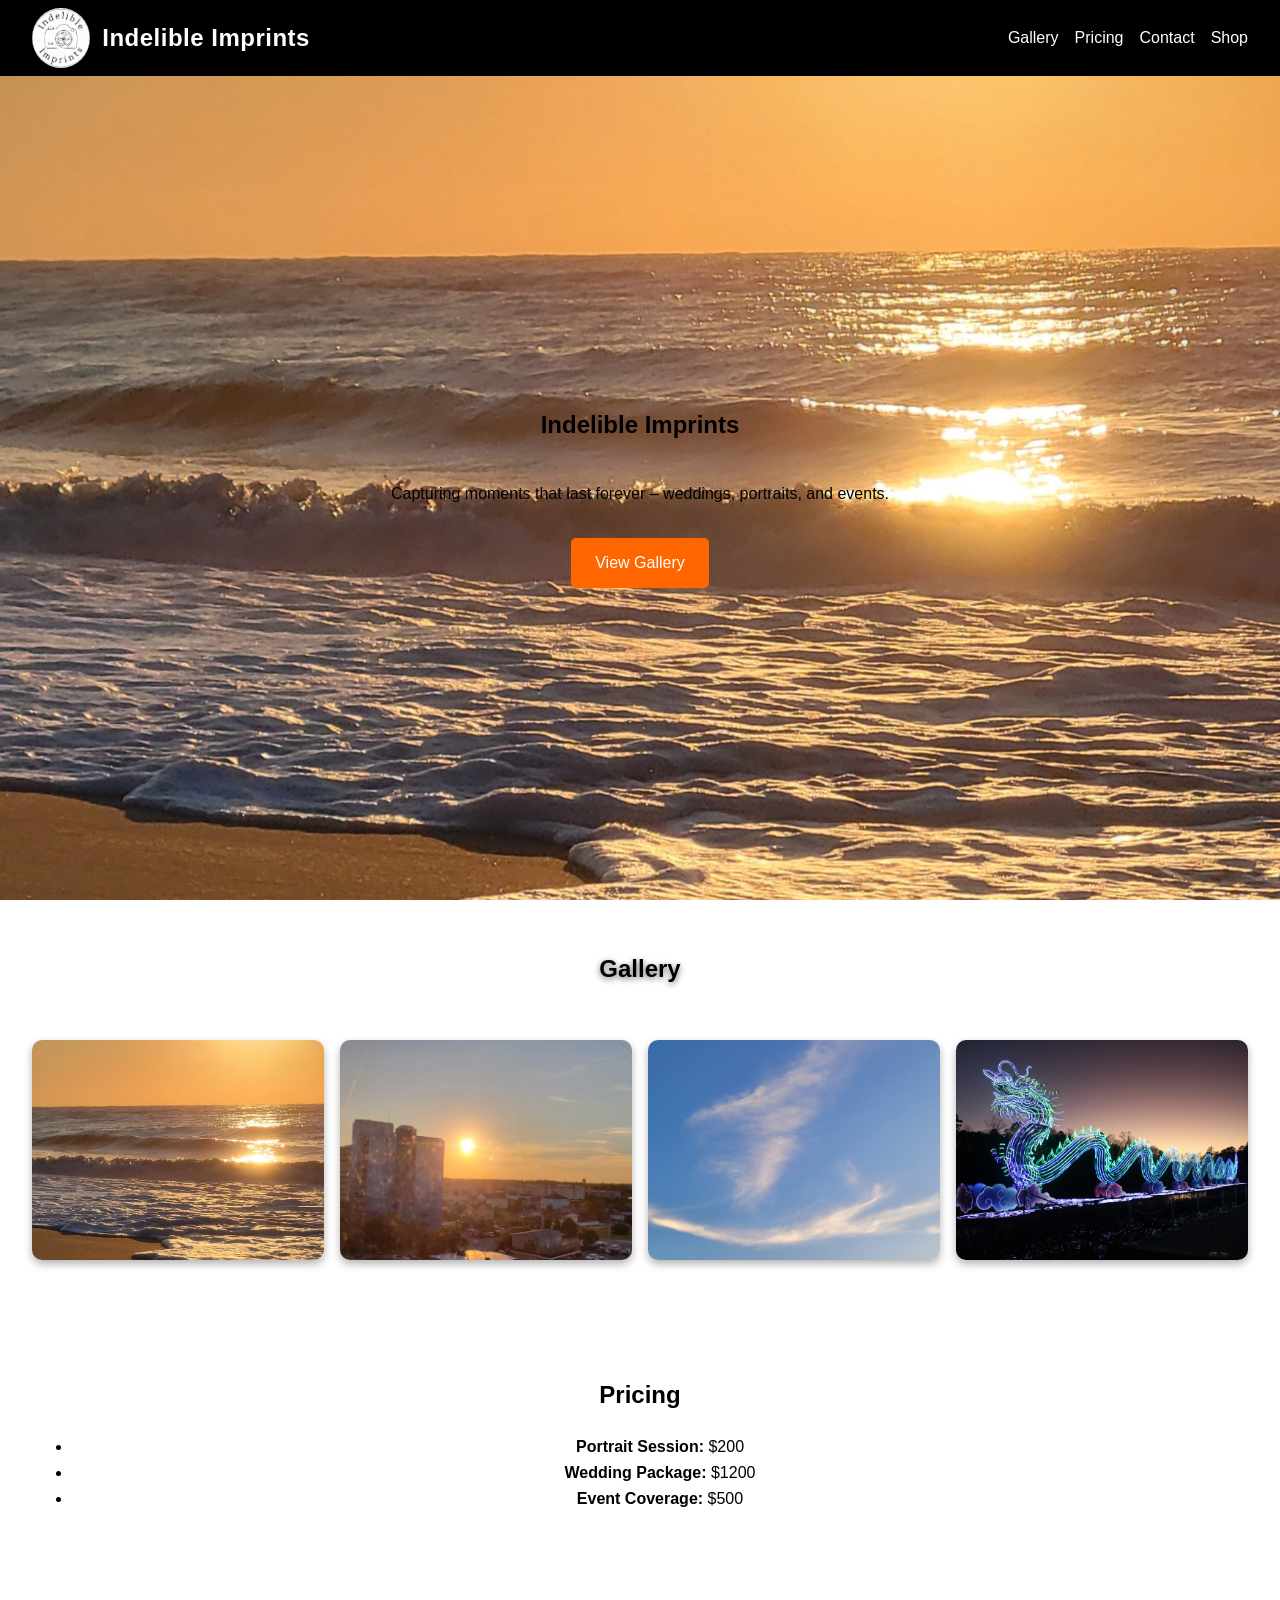
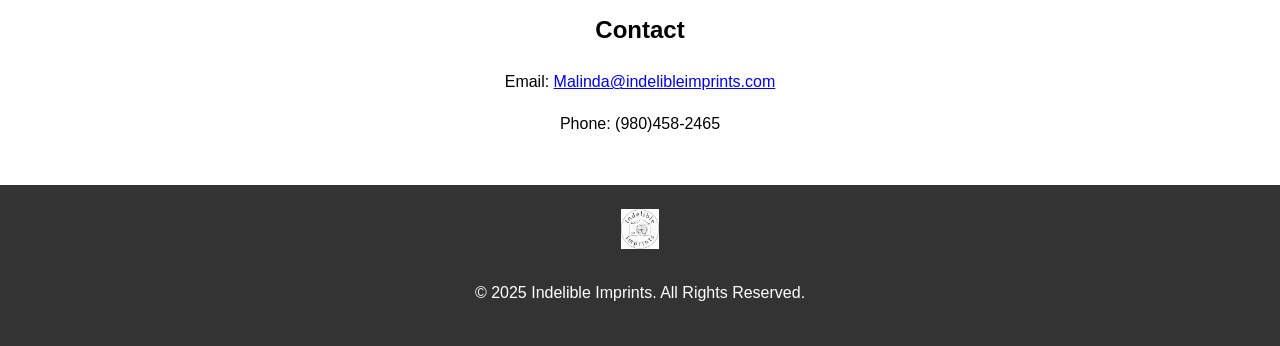
==== index.html @ 73afbc22 "Unify shop architecture: shared cart, shop hub, and cross-shop stream bar - Adds a resale/ shop for " ====
<!DOCTYPE html>
<html lang="en">
<head>
  <meta charset="UTF-8">
  <meta name="viewport" content="width=device-width, initial-scale=1.0">
  <title>Indelible Imprints</title>
  <link rel="stylesheet" href="style.css">
</head>
<body>
  <!-- Static Background (fixed, does not scroll) -->
  <div class="page-background"></div>

  <!-- Header -->
  <header>
    <nav>
      <a href="#" class="brand">
        <img src="images/logo.jpeg" alt="Indelible Imprints Logo" class="logo">
        <span class="brand-name">Indelible Imprints</span>
      </a>
      <ul>
        <li><a href="#gallery">Gallery</a></li>
        <li><a href="#pricing">Pricing</a></li>
        <li><a href="#contact">Contact</a></li>
        <li><a href="shop.html">Shop</a></li>
      </ul>
    </nav>
  </header>

  <!-- Hero Section with Sunset Background -->
  <section class="hero">
    <h2>Indelible Imprints</h2>
    <p>Capturing moments that last forever – weddings, portraits, and events.</p>
    <a href="#gallery" class="btn">View Gallery</a>
  </section>

  <!-- Gallery Section -->
  <section id="gallery" class="gallery">
    <h2>Gallery</h2>
    <div class="grid">
      <img src="images/photo1.jpg" alt="Ocean waves at sunset">
      <img src="images/photo2.jpg" alt="Aerial sunset view">
      <img src="images/photo3.jpg" alt="City sunset">
      <img src="images/photo4.jpg" alt="Illuminated dragon lantern sculpture at dusk">
    </div>
  </section>

  <!-- Pricing Section -->
  <section id="pricing" class="pricing">
    <h2>Pricing</h2>
    <ul>
      <li><strong>Portrait Session:</strong> $200</li>
      <li><strong>Wedding Package:</strong> $1200</li>
      <li><strong>Event Coverage:</strong> $500</li>
    </ul>
  </section>

  <!-- Contact Section -->
  <section id="contact" class="contact">
    <h2>Contact</h2>
    <p>Email: <a href="mailto:vetvisualstoryteller@gmail.com">Malinda@indelibleimprints.com</a></p>
    <p>Phone: (980)458-2465</p>
  </section>

  <!-- Footer -->
  <footer>
    <img src="images/logo.jpeg" alt="Indelible Imprints Logo" class="footer-logo">
    <p>&copy; 2025 Indelible Imprints. All Rights Reserved.</p>
  </footer>
</body>
</html>
---- style.css ----
body {
  margin: 0;
  font-family: 'Arial', sans-serif;
  line-height: 1.6;
}

/* Static Background: fixed behind everything, never scrolls */
.page-background {
  position: fixed;
  top: 0;
  left: 0;
  width: 100%;
  height: 100%;
  background: #000 url('images/photo1.jpg') no-repeat center/cover;
  z-index: -1;
}

/* Header */
header {
  background: #000;
  color: #fff;
  padding: 0.5rem 2rem;
  position: sticky;
  top: 0;
  z-index: 10;
}

nav {
  display: flex;
  justify-content: space-between;
  align-items: center;
}

.brand {
  display: flex;
  align-items: center;
  gap: 0.75rem;
  text-decoration: none;
  color: white;
}

.brand-name {
  font-size: 1.5rem;
  font-weight: bold;
  letter-spacing: 0.5px;
}

.logo {
  height: 60px;
  width: auto;
  border-radius: 50%;
}

nav ul {
  list-style: none;
  display: flex;
  gap: 1rem;
  margin: 0;
  padding: 0;
}

nav a {
  color: white;
  text-decoration: none;
}

/* Hero Section */
.hero {
  text-align: center;
  padding: 6rem 2rem;
  color: black;
  min-height: 70vh;
  display: flex;
  flex-direction: column;
  justify-content: center;
  align-items: center;
}

.hero .btn {
  display: inline-block;
  margin-top: 1rem;
  padding: 0.75rem 1.5rem;
  background: #ff6600;
  color: white;
  text-decoration: none;
  border-radius: 5px;
}

/* Gallery */
.gallery {
  background: transparent;
  padding: 2rem 0;
}

.gallery h2 {
  text-align: center;
  text-shadow: 0px 2px 6px rgba(0, 0, 0, 0.6);
}

.gallery .grid {
  display: grid;
  grid-template-columns: repeat(auto-fill, minmax(250px, 1fr));
  gap: 1rem;
  padding: 2rem;
}

.gallery img {
  width: 100%;
  height: 220px;
  object-fit: cover;
  border-radius: 10px;
  box-shadow: 0px 4px 8px rgba(0,0,0,0.3);
}

/* Pricing + Contact */
.pricing, .contact {
  background: #fff;
  padding: 2rem;
  text-align: center;
}

/* Footer */
footer {
  background: #333;
  color: white;
  text-align: center;
  padding: 1.5rem 1rem;
}

.footer-logo {
  height: 40px;
  margin-bottom: 0.5rem;
}
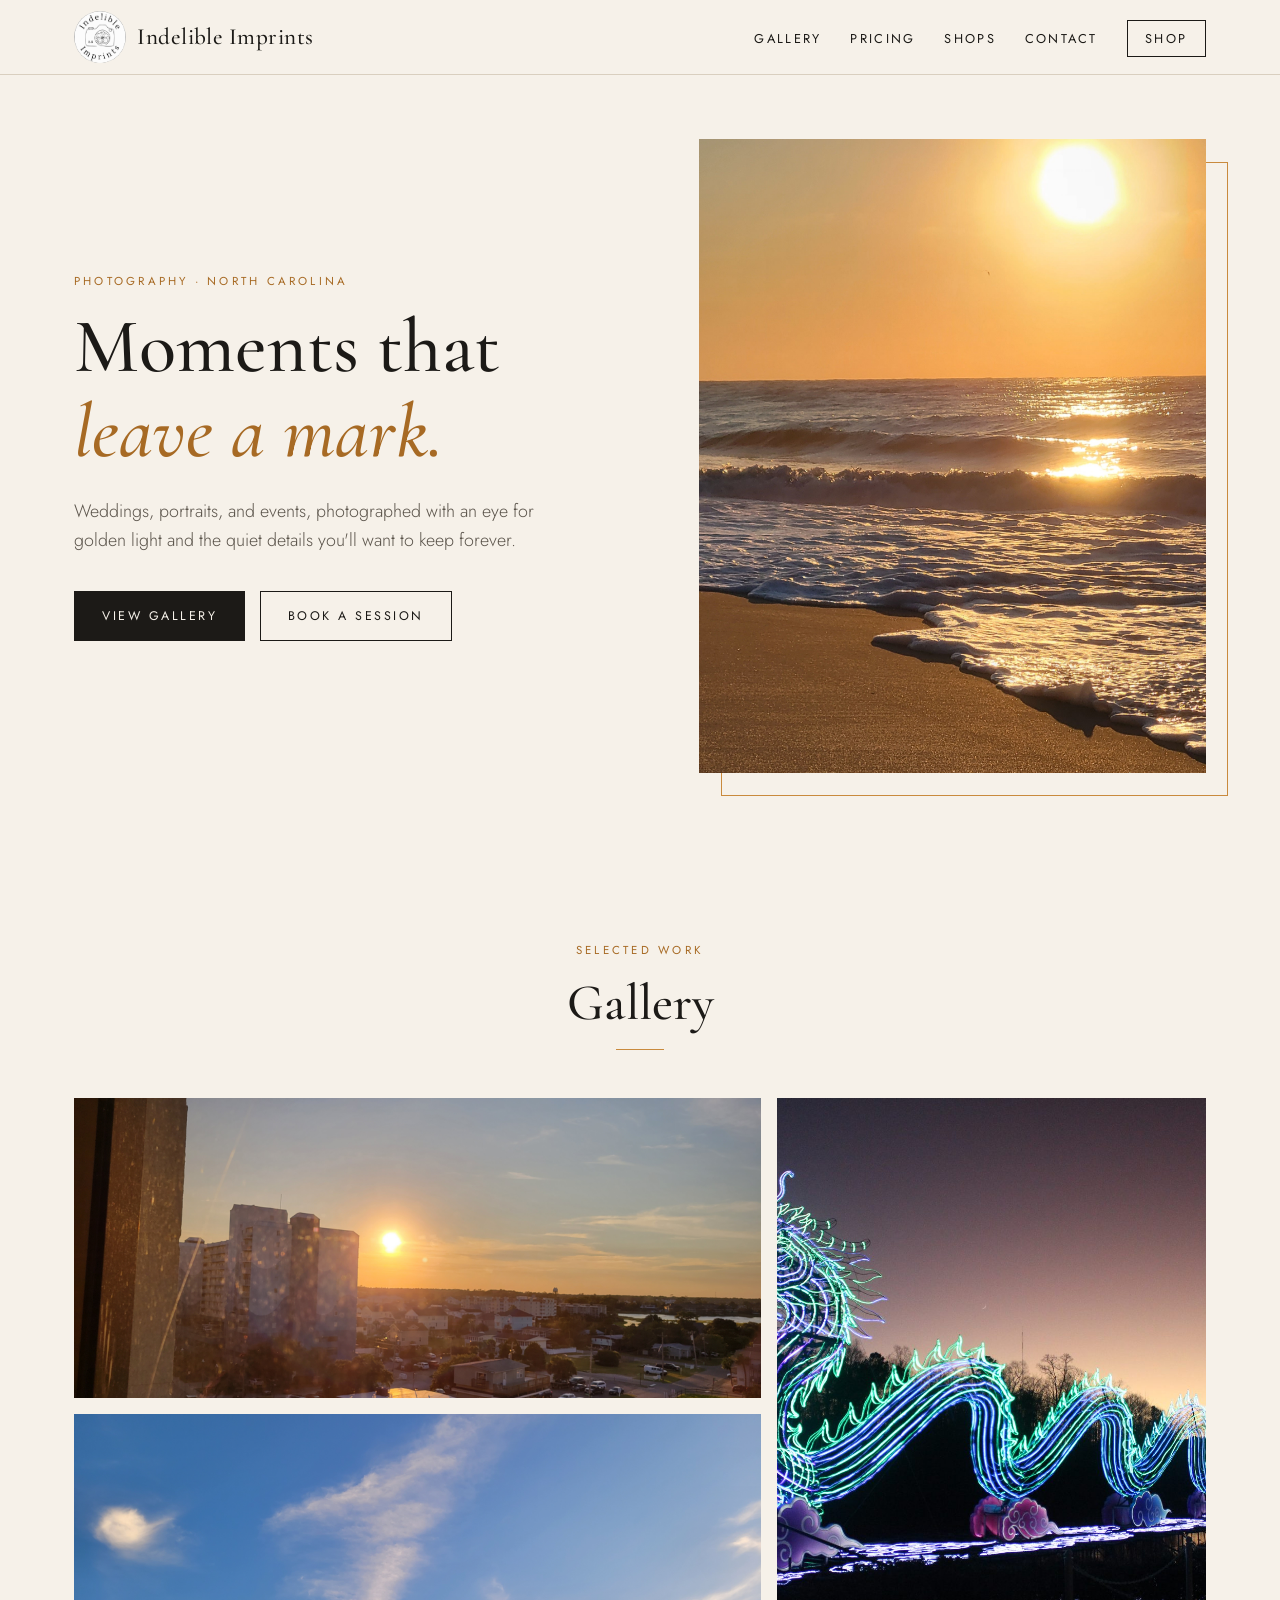
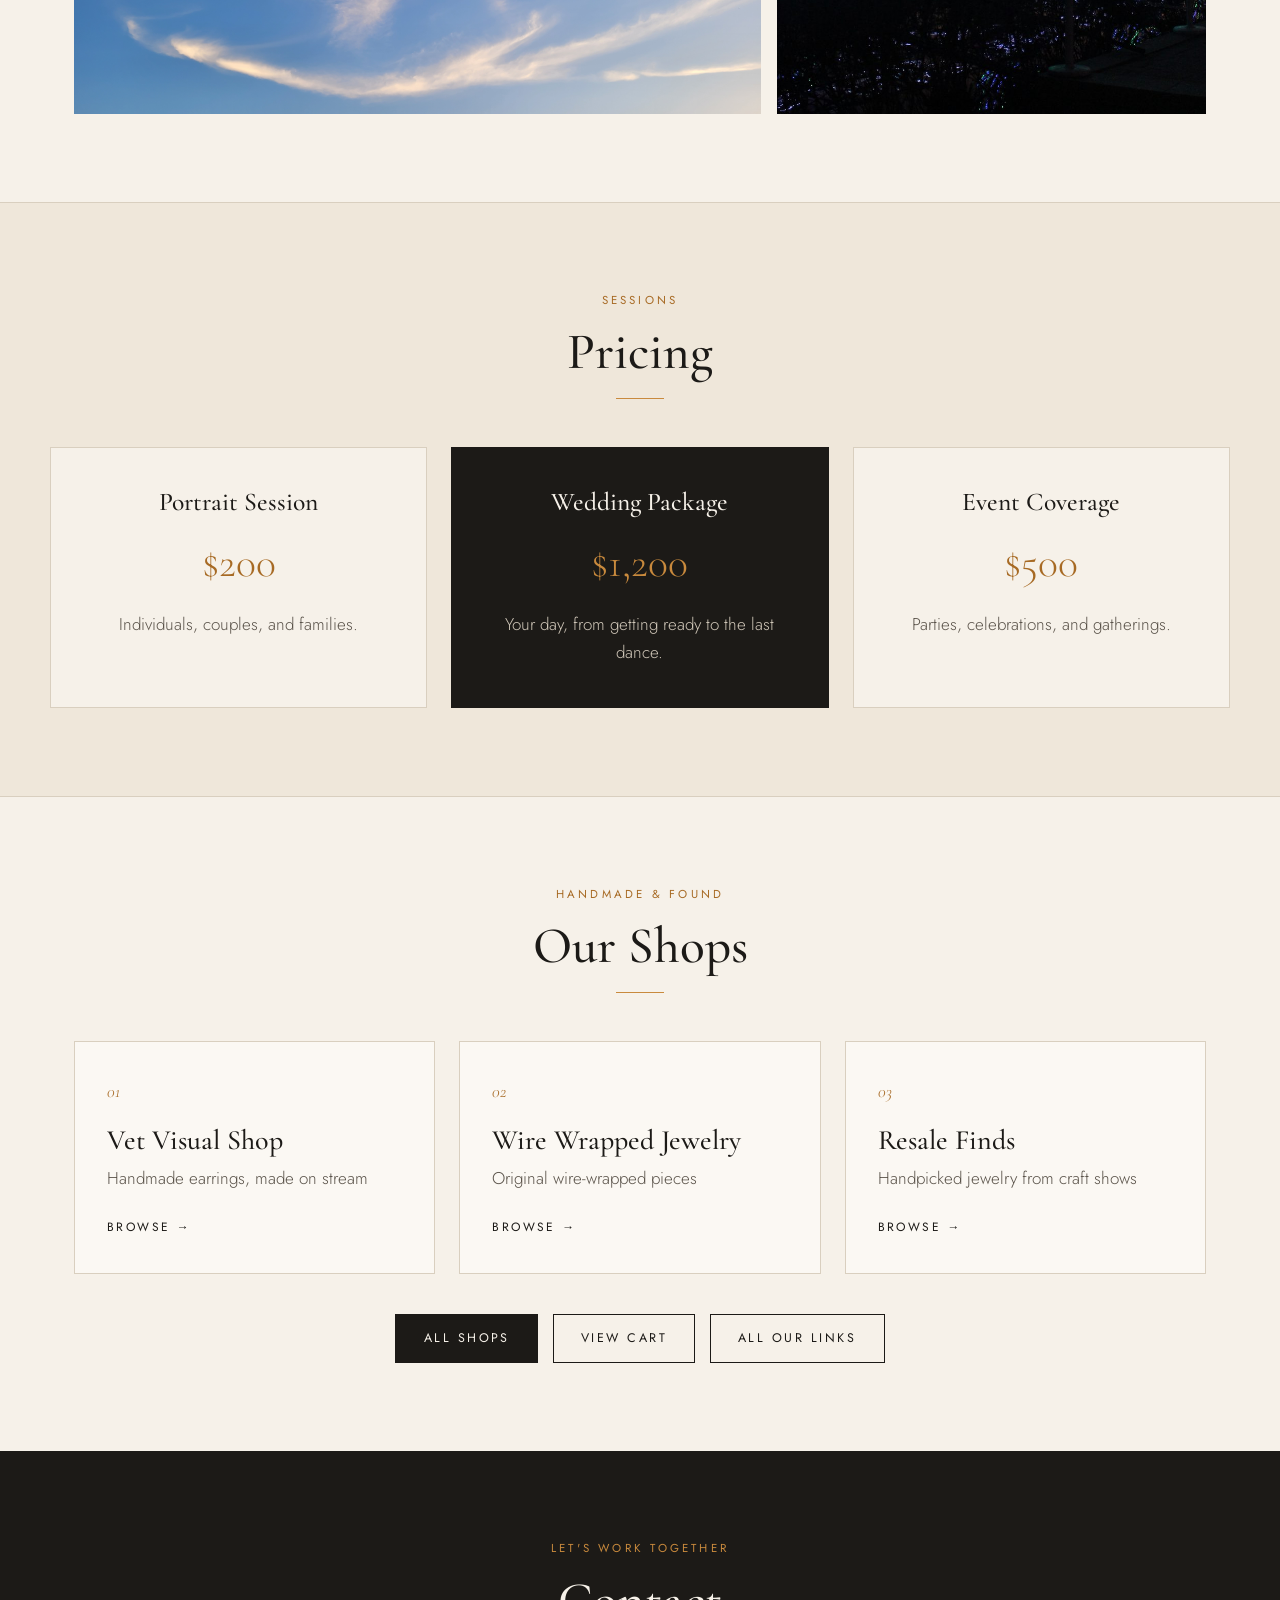
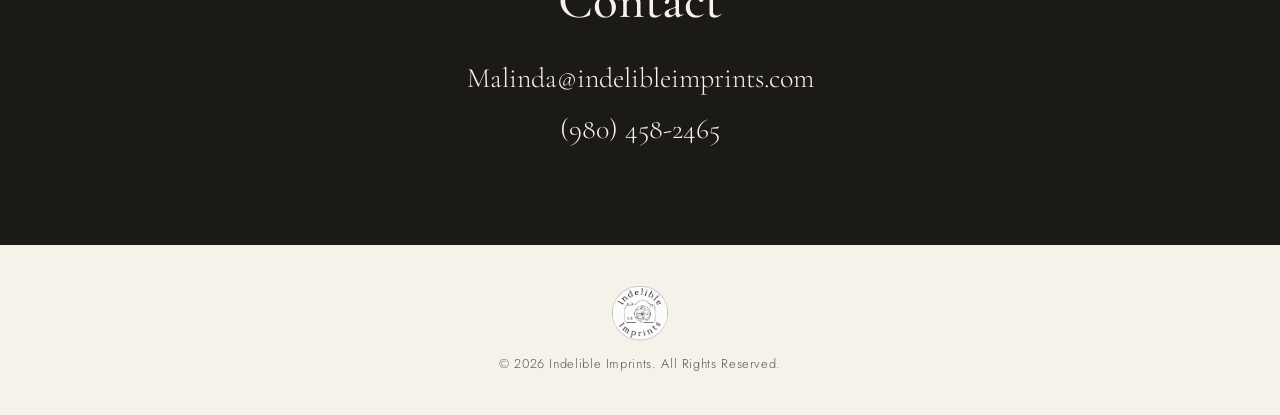
==== commit 6fa5b00a: "Redesign main page: warm editorial look, shop links section Co-Authored-By: Claude Opus 5.5 <noreply" ====
--- a/index.html
+++ b/index.html
@@ -1,73 +1,140 @@
-<!DOCTYPE html>
-<html lang="en">
-<head>
-  <meta charset="UTF-8">
-  <meta name="viewport" content="width=device-width, initial-scale=1.0">
-  <title>Indelible Imprints</title>
-  <link rel="stylesheet" href="style.css">
-</head>
-<body>
-  <!-- Static Background (fixed, does not scroll) -->
-  <div class="page-background"></div>
-
-  <!-- Header -->
-  <header>
-    <nav>
-      <a href="#" class="brand">
-        <img src="images/logo.jpeg" alt="Indelible Imprints Logo" class="logo">
-        <span class="brand-name">Indelible Imprints</span>
-      </a>
-      <ul>
-        <li><a href="#gallery">Gallery</a></li>
-        <li><a href="#pricing">Pricing</a></li>
-        <li><a href="#contact">Contact</a></li>
-        <li><a href="shop.html">Shop</a></li>
-      </ul>
-    </nav>
-  </header>
-
-  <!-- Hero Section with Sunset Background -->
-  <section class="hero">
-    <h2>Indelible Imprints</h2>
-    <p>Capturing moments that last forever – weddings, portraits, and events.</p>
-    <a href="#gallery" class="btn">View Gallery</a>
-  </section>
-
-  <!-- Gallery Section -->
-  <section id="gallery" class="gallery">
-    <h2>Gallery</h2>
-    <div class="grid">
-      <img src="images/photo1.jpg" alt="Ocean waves at sunset">
-      <img src="images/photo2.jpg" alt="Aerial sunset view">
-      <img src="images/photo3.jpg" alt="City sunset">
-      <img src="images/photo4.jpg" alt="Illuminated dragon lantern sculpture at dusk">
-    </div>
-  </section>
-
-  <!-- Pricing Section -->
-  <section id="pricing" class="pricing">
-    <h2>Pricing</h2>
-    <ul>
-      <li><strong>Portrait Session:</strong> $200</li>
-      <li><strong>Wedding Package:</strong> $1200</li>
-      <li><strong>Event Coverage:</strong> $500</li>
-    </ul>
-  </section>
-
-  <!-- Contact Section -->
-  <section id="contact" class="contact">
-    <h2>Contact</h2>
-    <p>Email: <a href="mailto:vetvisualstoryteller@gmail.com">Malinda@indelibleimprints.com</a></p>
-    <p>Phone: (980)458-2465</p>
-  </section>
-
-  <!-- Footer -->
-  <footer>
-    <img src="images/logo.jpeg" alt="Indelible Imprints Logo" class="footer-logo">
-    <p>&copy; 2025 Indelible Imprints. All Rights Reserved.</p>
-  </footer>
-</body>
-</html>
-
-
-
+<!DOCTYPE html>
+<html lang="en">
+<head>
+  <meta charset="UTF-8">
+  <meta name="viewport" content="width=device-width, initial-scale=1.0">
+  <title>Indelible Imprints | Photography</title>
+  <meta name="description" content="Indelible Imprints photography: weddings, portraits, and events, plus handmade jewelry shops.">
+  <link rel="preconnect" href="https://fonts.googleapis.com">
+  <link rel="preconnect" href="https://fonts.gstatic.com" crossorigin>
+  <link href="https://fonts.googleapis.com/css2?family=Cormorant+Garamond:ital,wght@0,400;0,500;0,600;1,400;1,500&family=Jost:wght@300;400;500&display=swap" rel="stylesheet">
+  <link rel="stylesheet" href="style.css">
+</head>
+<body>
+
+  <!-- Header -->
+  <header class="site-header">
+    <nav class="nav">
+      <a href="#top" class="brand">
+        <img src="images/logo.jpeg" alt="Indelible Imprints logo" class="brand-logo">
+        <span class="brand-name">Indelible Imprints</span>
+      </a>
+      <ul class="nav-links">
+        <li><a href="#gallery">Gallery</a></li>
+        <li><a href="#pricing">Pricing</a></li>
+        <li><a href="#shops">Shops</a></li>
+        <li><a href="#contact">Contact</a></li>
+        <li><a href="shop.html" class="nav-cta">Shop</a></li>
+      </ul>
+    </nav>
+  </header>
+
+  <main id="top">
+
+    <!-- Hero -->
+    <section class="hero">
+      <div class="hero-text">
+        <p class="eyebrow">Photography &middot; North Carolina</p>
+        <h1>Moments that<br><em>leave a mark.</em></h1>
+        <p class="lede">Weddings, portraits, and events, photographed with an eye for golden light and the quiet details you'll want to keep forever.</p>
+        <div class="hero-actions">
+          <a href="#gallery" class="btn btn-dark">View Gallery</a>
+          <a href="#contact" class="btn btn-line">Book a Session</a>
+        </div>
+      </div>
+      <figure class="hero-photo">
+        <img src="images/photo1.jpg" alt="Ocean waves rolling onto the beach at sunset">
+      </figure>
+    </section>
+
+    <!-- Gallery -->
+    <section id="gallery" class="section gallery">
+      <div class="section-head">
+        <p class="eyebrow">Selected work</p>
+        <h2>Gallery</h2>
+      </div>
+      <div class="gallery-grid">
+        <figure class="g-wide"><img src="images/photo2.jpg" alt="Aerial view of the city at sunset" loading="lazy"></figure>
+        <figure class="g-tall"><img src="images/photo4.jpg" alt="Illuminated dragon lantern sculpture at dusk" loading="lazy"></figure>
+        <figure class="g-wide"><img src="images/photo3.jpg" alt="Wispy clouds across a blue sky" loading="lazy"></figure>
+      </div>
+    </section>
+
+    <!-- Pricing -->
+    <section id="pricing" class="section pricing">
+      <div class="section-head">
+        <p class="eyebrow">Sessions</p>
+        <h2>Pricing</h2>
+      </div>
+      <div class="price-grid">
+        <article class="price-card">
+          <h3>Portrait Session</h3>
+          <p class="price">$200</p>
+          <p>Individuals, couples, and families.</p>
+        </article>
+        <article class="price-card featured">
+          <h3>Wedding Package</h3>
+          <p class="price">$1,200</p>
+          <p>Your day, from getting ready to the last dance.</p>
+        </article>
+        <article class="price-card">
+          <h3>Event Coverage</h3>
+          <p class="price">$500</p>
+          <p>Parties, celebrations, and gatherings.</p>
+        </article>
+      </div>
+    </section>
+
+    <!-- Shops (links kept from the existing site) -->
+    <section id="shops" class="section shops">
+      <div class="section-head">
+        <p class="eyebrow">Handmade &amp; found</p>
+        <h2>Our Shops</h2>
+      </div>
+      <div class="shop-grid">
+        <a class="shop-card" href="vetvisualshop/index.html">
+          <span class="shop-num">01</span>
+          <h3>Vet Visual Shop</h3>
+          <p>Handmade earrings, made on stream</p>
+          <span class="shop-go">Browse &rarr;</span>
+        </a>
+        <a class="shop-card" href="wirewrapped/index.html">
+          <span class="shop-num">02</span>
+          <h3>Wire Wrapped Jewelry</h3>
+          <p>Original wire-wrapped pieces</p>
+          <span class="shop-go">Browse &rarr;</span>
+        </a>
+        <a class="shop-card" href="resale/index.html">
+          <span class="shop-num">03</span>
+          <h3>Resale Finds</h3>
+          <p>Handpicked jewelry from craft shows</p>
+          <span class="shop-go">Browse &rarr;</span>
+        </a>
+      </div>
+      <div class="shop-links">
+        <a href="shop.html" class="btn btn-dark">All Shops</a>
+        <a href="cart.html" class="btn btn-line">View Cart</a>
+        <a href="BEACONS_URL" class="btn btn-line" target="_blank" rel="noopener">All Our Links</a>
+      </div>
+    </section>
+
+    <!-- Contact -->
+    <section id="contact" class="section contact">
+      <div class="contact-inner">
+        <p class="eyebrow">Let's work together</p>
+        <h2>Contact</h2>
+        <p class="contact-line"><a href="mailto:vetvisualstoryteller@gmail.com">Malinda@indelibleimprints.com</a></p>
+        <p class="contact-line"><a href="tel:+19804582465">(980) 458-2465</a></p>
+      </div>
+    </section>
+
+  </main>
+
+  <!-- Footer -->
+  <footer class="site-footer">
+    <img src="images/logo.jpeg" alt="Indelible Imprints logo" class="footer-logo">
+    <p>&copy; 2026 Indelible Imprints. All Rights Reserved.</p>
+  </footer>
+
+</body>
+</html>
--- a/style.css
+++ b/style.css
@@ -1,138 +1,389 @@
-body {
-  margin: 0;
-  font-family: 'Arial', sans-serif;
-  line-height: 1.6;
-}
-
-/* Static Background: fixed behind everything, never scrolls */
-.page-background {
-  position: fixed;
-  top: 0;
-  left: 0;
-  width: 100%;
-  height: 100%;
-  background: #000 url('images/photo1.jpg') no-repeat center/cover;
-  z-index: -1;
-}
-
-/* Header */
-header {
-  background: #000;
-  color: #fff;
-  padding: 0.5rem 2rem;
-  position: sticky;
-  top: 0;
-  z-index: 10;
-}
-
-nav {
-  display: flex;
-  justify-content: space-between;
-  align-items: center;
-}
-
-.brand {
-  display: flex;
-  align-items: center;
-  gap: 0.75rem;
-  text-decoration: none;
-  color: white;
-}
-
-.brand-name {
-  font-size: 1.5rem;
-  font-weight: bold;
-  letter-spacing: 0.5px;
-}
-
-.logo {
-  height: 60px;
-  width: auto;
-  border-radius: 50%;
-}
-
-nav ul {
-  list-style: none;
-  display: flex;
-  gap: 1rem;
-  margin: 0;
-  padding: 0;
-}
-
-nav a {
-  color: white;
-  text-decoration: none;
-}
-
-/* Hero Section */
-.hero {
-  text-align: center;
-  padding: 6rem 2rem;
-  color: black;
-  min-height: 70vh;
-  display: flex;
-  flex-direction: column;
-  justify-content: center;
-  align-items: center;
-}
-
-.hero .btn {
-  display: inline-block;
-  margin-top: 1rem;
-  padding: 0.75rem 1.5rem;
-  background: #ff6600;
-  color: white;
-  text-decoration: none;
-  border-radius: 5px;
-}
-
-/* Gallery */
-.gallery {
-  background: transparent;
-  padding: 2rem 0;
-}
-
-.gallery h2 {
-  text-align: center;
-  text-shadow: 0px 2px 6px rgba(0, 0, 0, 0.6);
-}
-
-.gallery .grid {
-  display: grid;
-  grid-template-columns: repeat(auto-fill, minmax(250px, 1fr));
-  gap: 1rem;
-  padding: 2rem;
-}
-
-.gallery img {
-  width: 100%;
-  height: 220px;
-  object-fit: cover;
-  border-radius: 10px;
-  box-shadow: 0px 4px 8px rgba(0,0,0,0.3);
-}
-
-/* Pricing + Contact */
-.pricing, .contact {
-  background: #fff;
-  padding: 2rem;
-  text-align: center;
-}
-
-/* Footer */
-footer {
-  background: #333;
-  color: white;
-  text-align: center;
-  padding: 1.5rem 1rem;
-}
-
-.footer-logo {
-  height: 40px;
-  margin-bottom: 0.5rem;
-}
-
-
-
-
-
+/* Indelible Imprints — main page
+   Warm paper + ink, golden-hour accent pulled from the beach photo. */
+
+:root {
+  --paper: #f6f1e9;
+  --paper-2: #efe7da;
+  --ink: #1c1a17;
+  --ink-soft: #5b544b;
+  --line: #d9cfbf;
+  --gold: #c98a3d;
+  --gold-deep: #a76a24;
+  --serif: 'Cormorant Garamond', Georgia, serif;
+  --sans: 'Jost', 'Helvetica Neue', Arial, sans-serif;
+  --max: 1180px;
+}
+
+*, *::before, *::after { box-sizing: border-box; }
+
+html { scroll-behavior: smooth; scroll-padding-top: 84px; }
+
+body {
+  margin: 0;
+  background: var(--paper);
+  color: var(--ink);
+  font-family: var(--sans);
+  font-weight: 300;
+  font-size: 17px;
+  line-height: 1.65;
+  -webkit-font-smoothing: antialiased;
+}
+
+img { display: block; max-width: 100%; }
+a { color: inherit; }
+
+h1, h2, h3 {
+  font-family: var(--serif);
+  font-weight: 500;
+  line-height: 1.1;
+  margin: 0;
+}
+
+.eyebrow {
+  font-size: 0.72rem;
+  letter-spacing: 0.28em;
+  text-transform: uppercase;
+  color: var(--gold-deep);
+  margin: 0 0 0.9rem;
+  font-weight: 400;
+}
+
+/* ---------- Header ---------- */
+.site-header {
+  position: sticky;
+  top: 0;
+  z-index: 20;
+  background: rgba(246, 241, 233, 0.92);
+  backdrop-filter: blur(8px);
+  -webkit-backdrop-filter: blur(8px);
+  border-bottom: 1px solid var(--line);
+}
+
+.nav {
+  max-width: var(--max);
+  margin: 0 auto;
+  padding: 0.7rem 1.5rem;
+  display: flex;
+  align-items: center;
+  justify-content: space-between;
+  gap: 1rem;
+}
+
+.brand {
+  display: flex;
+  align-items: center;
+  gap: 0.7rem;
+  text-decoration: none;
+}
+
+.brand-logo {
+  width: 52px;
+  height: 52px;
+  border-radius: 50%;
+  object-fit: cover;
+}
+
+.brand-name {
+  font-family: var(--serif);
+  font-size: 1.45rem;
+  font-weight: 500;
+  letter-spacing: 0.02em;
+}
+
+.nav-links {
+  list-style: none;
+  display: flex;
+  align-items: center;
+  gap: 1.8rem;
+  margin: 0;
+  padding: 0;
+}
+
+.nav-links a {
+  text-decoration: none;
+  font-size: 0.8rem;
+  letter-spacing: 0.18em;
+  text-transform: uppercase;
+  font-weight: 400;
+  transition: color 0.2s;
+}
+
+.nav-links a:hover { color: var(--gold-deep); }
+
+.nav-links .nav-cta {
+  border: 1px solid var(--ink);
+  padding: 0.5rem 1.1rem;
+}
+
+.nav-links .nav-cta:hover {
+  background: var(--ink);
+  color: var(--paper);
+}
+
+/* ---------- Buttons ---------- */
+.btn {
+  display: inline-block;
+  padding: 0.85rem 1.7rem;
+  font-size: 0.78rem;
+  letter-spacing: 0.2em;
+  text-transform: uppercase;
+  text-decoration: none;
+  font-weight: 400;
+  border: 1px solid var(--ink);
+  transition: background 0.2s, color 0.2s, border-color 0.2s;
+}
+
+.btn-dark { background: var(--ink); color: var(--paper); }
+.btn-dark:hover { background: var(--gold-deep); border-color: var(--gold-deep); }
+.btn-line { background: transparent; color: var(--ink); }
+.btn-line:hover { background: var(--ink); color: var(--paper); }
+
+/* ---------- Hero ---------- */
+.hero {
+  max-width: var(--max);
+  margin: 0 auto;
+  padding: 4rem 1.5rem 5rem;
+  display: grid;
+  grid-template-columns: 1.05fr 0.95fr;
+  gap: 4rem;
+  align-items: center;
+}
+
+.hero h1 {
+  font-size: clamp(2.9rem, 6vw, 5.2rem);
+  margin-bottom: 1.4rem;
+}
+
+.hero h1 em {
+  font-style: italic;
+  color: var(--gold-deep);
+}
+
+.lede {
+  font-size: 1.12rem;
+  color: var(--ink-soft);
+  max-width: 30rem;
+  margin: 0 0 2.2rem;
+}
+
+.hero-actions { display: flex; flex-wrap: wrap; gap: 0.9rem; }
+
+.hero-photo {
+  margin: 0;
+  position: relative;
+}
+
+.hero-photo::before {
+  content: "";
+  position: absolute;
+  inset: 1.4rem -1.4rem -1.4rem 1.4rem;
+  border: 1px solid var(--gold);
+  z-index: 0;
+}
+
+.hero-photo img {
+  position: relative;
+  z-index: 1;
+  width: 100%;
+  aspect-ratio: 4 / 5;
+  object-fit: cover;
+}
+
+/* ---------- Sections ---------- */
+.section {
+  max-width: var(--max);
+  margin: 0 auto;
+  padding: 5.5rem 1.5rem;
+}
+
+.section-head {
+  text-align: center;
+  margin-bottom: 3rem;
+}
+
+.section-head h2 { font-size: clamp(2.3rem, 4vw, 3.2rem); }
+
+.section-head h2::after {
+  content: "";
+  display: block;
+  width: 48px;
+  height: 1px;
+  background: var(--gold);
+  margin: 1.1rem auto 0;
+}
+
+/* ---------- Gallery ---------- */
+.gallery-grid {
+  display: grid;
+  grid-template-columns: 1.6fr 1fr;
+  grid-template-rows: 300px 300px;
+  gap: 1rem;
+}
+
+.gallery-grid figure {
+  margin: 0;
+  overflow: hidden;
+}
+
+.gallery-grid img {
+  width: 100%;
+  height: 100%;
+  object-fit: cover;
+  transition: transform 0.6s ease;
+}
+
+.gallery-grid figure:hover img { transform: scale(1.04); }
+
+.g-tall { grid-column: 2; grid-row: 1 / span 2; }
+
+/* ---------- Pricing ---------- */
+.pricing {
+  max-width: none;
+  background: var(--paper-2);
+  border-top: 1px solid var(--line);
+  border-bottom: 1px solid var(--line);
+}
+
+.price-grid {
+  max-width: var(--max);
+  margin: 0 auto;
+  display: grid;
+  grid-template-columns: repeat(3, 1fr);
+  gap: 1.5rem;
+}
+
+.price-card {
+  background: var(--paper);
+  border: 1px solid var(--line);
+  padding: 2.5rem 2rem;
+  text-align: center;
+}
+
+.price-card h3 { font-size: 1.6rem; margin-bottom: 0.8rem; }
+
+.price-card .price {
+  font-family: var(--serif);
+  font-size: 2.6rem;
+  color: var(--gold-deep);
+  margin: 0 0 0.8rem;
+}
+
+.price-card p:last-child { color: var(--ink-soft); margin: 0; }
+
+.price-card.featured {
+  background: var(--ink);
+  color: var(--paper);
+  border-color: var(--ink);
+}
+
+.price-card.featured .price { color: var(--gold); }
+.price-card.featured p:last-child { color: #cfc6b8; }
+
+/* ---------- Shops ---------- */
+.shop-grid {
+  display: grid;
+  grid-template-columns: repeat(3, 1fr);
+  gap: 1.5rem;
+}
+
+.shop-card {
+  display: flex;
+  flex-direction: column;
+  padding: 2.2rem 2rem;
+  border: 1px solid var(--line);
+  text-decoration: none;
+  background: #fbf8f3;
+  transition: border-color 0.25s, transform 0.25s, box-shadow 0.25s;
+}
+
+.shop-card:hover {
+  border-color: var(--gold);
+  transform: translateY(-4px);
+  box-shadow: 0 14px 30px -18px rgba(60, 40, 10, 0.35);
+}
+
+.shop-num {
+  font-family: var(--serif);
+  font-style: italic;
+  color: var(--gold-deep);
+  font-size: 1.1rem;
+  margin-bottom: 1.2rem;
+}
+
+.shop-card h3 { font-size: 1.75rem; margin-bottom: 0.5rem; }
+.shop-card p { color: var(--ink-soft); margin: 0 0 1.6rem; flex: 1; }
+
+.shop-go {
+  font-size: 0.75rem;
+  letter-spacing: 0.2em;
+  text-transform: uppercase;
+  font-weight: 400;
+}
+
+.shop-links {
+  display: flex;
+  justify-content: center;
+  flex-wrap: wrap;
+  gap: 0.9rem;
+  margin-top: 2.5rem;
+}
+
+/* ---------- Contact ---------- */
+.contact {
+  max-width: none;
+  background: var(--ink);
+  color: var(--paper);
+  text-align: center;
+}
+
+.contact .eyebrow { color: var(--gold); }
+.contact h2 { font-size: clamp(2.3rem, 4vw, 3.2rem); margin-bottom: 1.6rem; }
+
+.contact-line {
+  font-family: var(--serif);
+  font-size: clamp(1.3rem, 2.6vw, 1.75rem);
+  margin: 0.3rem 0;
+}
+
+.contact-line a { text-decoration: none; border-bottom: 1px solid transparent; transition: border-color 0.2s, color 0.2s; }
+.contact-line a:hover { color: var(--gold); border-color: var(--gold); }
+
+/* ---------- Footer ---------- */
+.site-footer {
+  text-align: center;
+  padding: 2.5rem 1rem;
+  font-size: 0.8rem;
+  color: var(--ink-soft);
+  letter-spacing: 0.05em;
+}
+
+.footer-logo {
+  width: 56px;
+  height: 56px;
+  border-radius: 50%;
+  margin: 0 auto 0.8rem;
+}
+
+.site-footer p { margin: 0; }
+
+/* ---------- Responsive ---------- */
+@media (max-width: 900px) {
+  .hero { grid-template-columns: 1fr; gap: 3rem; padding-top: 2.5rem; }
+  .hero-photo { max-width: 460px; margin-right: 1.4rem; }
+  .price-grid, .shop-grid { grid-template-columns: 1fr; max-width: 480px; margin-left: auto; margin-right: auto; }
+  .gallery-grid { grid-template-columns: 1fr; grid-template-rows: none; }
+  .gallery-grid figure { aspect-ratio: 16 / 9; }
+  .g-tall { grid-column: auto; grid-row: auto; aspect-ratio: 3 / 2 !important; }
+}
+
+@media (max-width: 720px) {
+  .nav { flex-wrap: wrap; justify-content: center; padding: 0.6rem 1rem; }
+  .brand-logo { width: 42px; height: 42px; }
+  .brand-name { font-size: 1.25rem; }
+  .nav-links { gap: 1rem; flex-wrap: wrap; justify-content: center; }
+  .nav-links a { font-size: 0.7rem; letter-spacing: 0.12em; }
+  .nav-links .nav-cta { padding: 0.35rem 0.8rem; }
+  .section { padding: 4rem 1rem; }
+  .hero { padding-left: 1rem; padding-right: 1rem; }
+  html { scroll-padding-top: 120px; }
+}
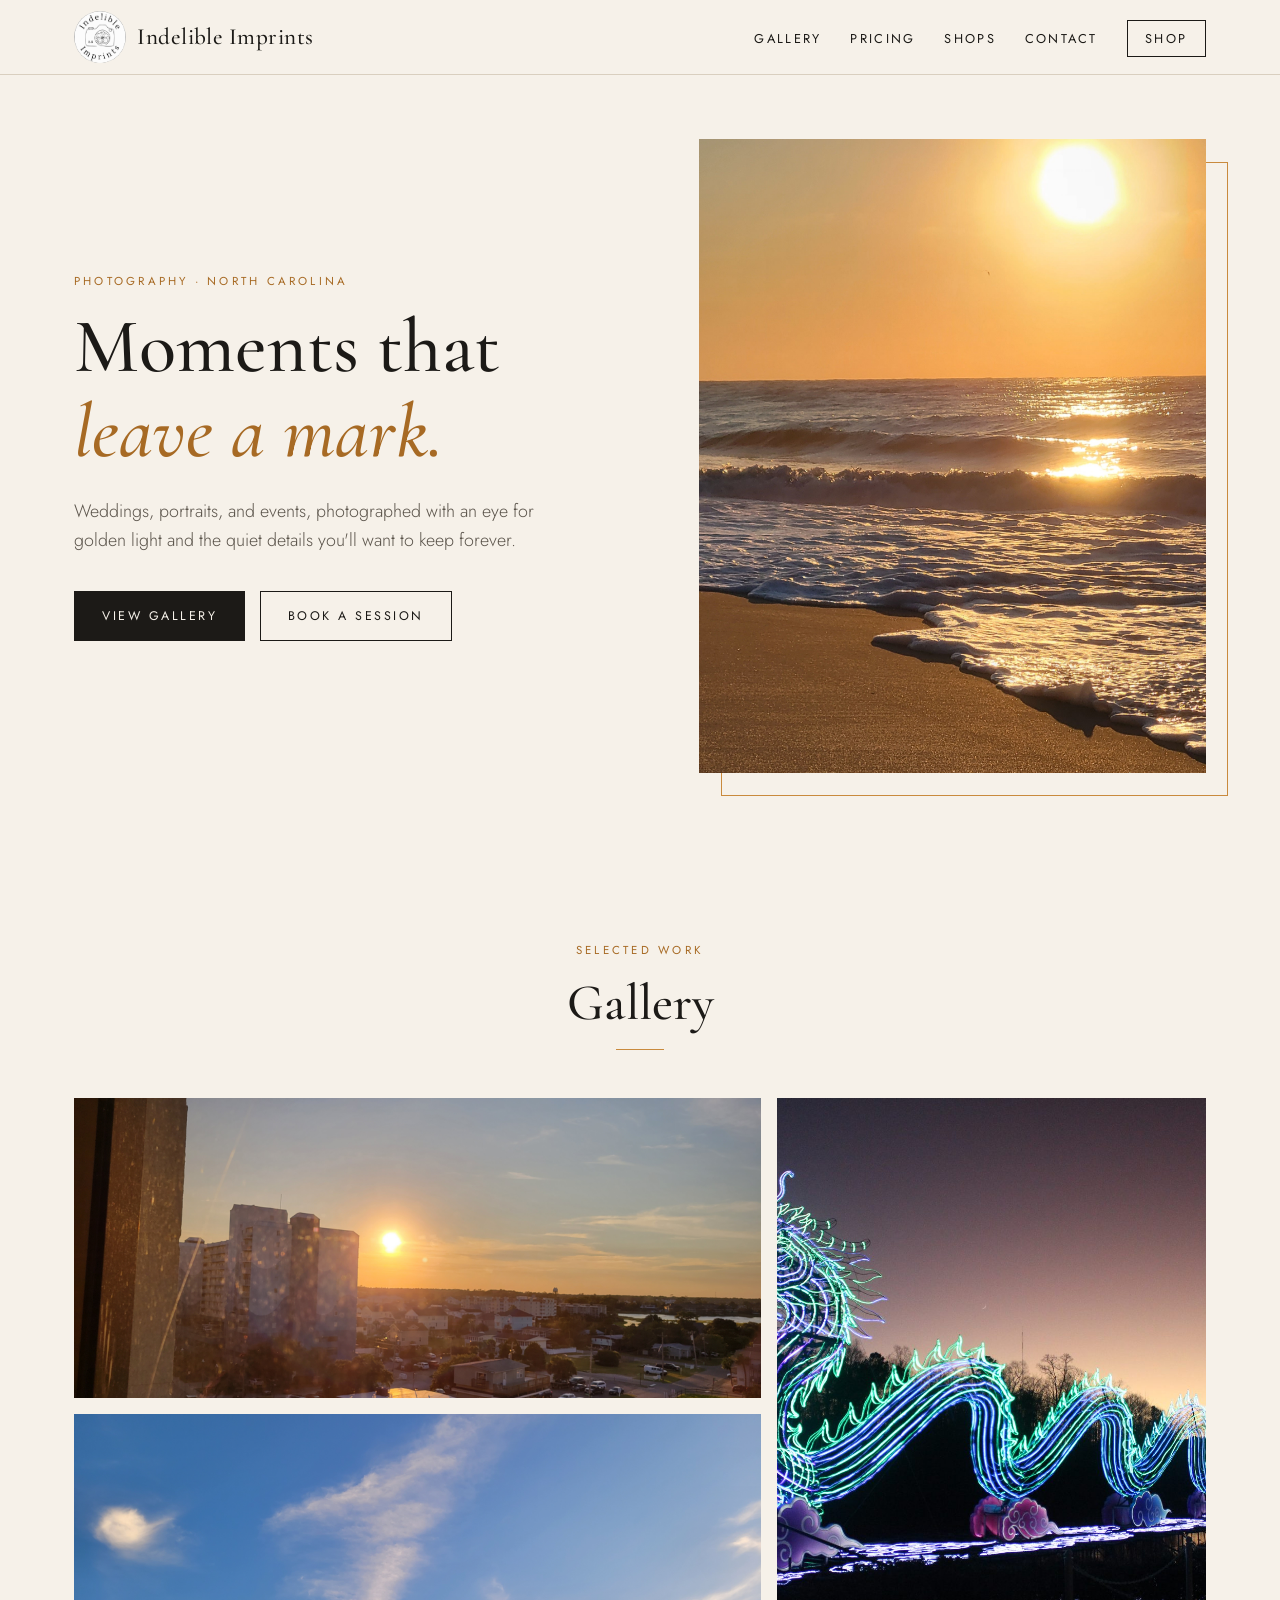
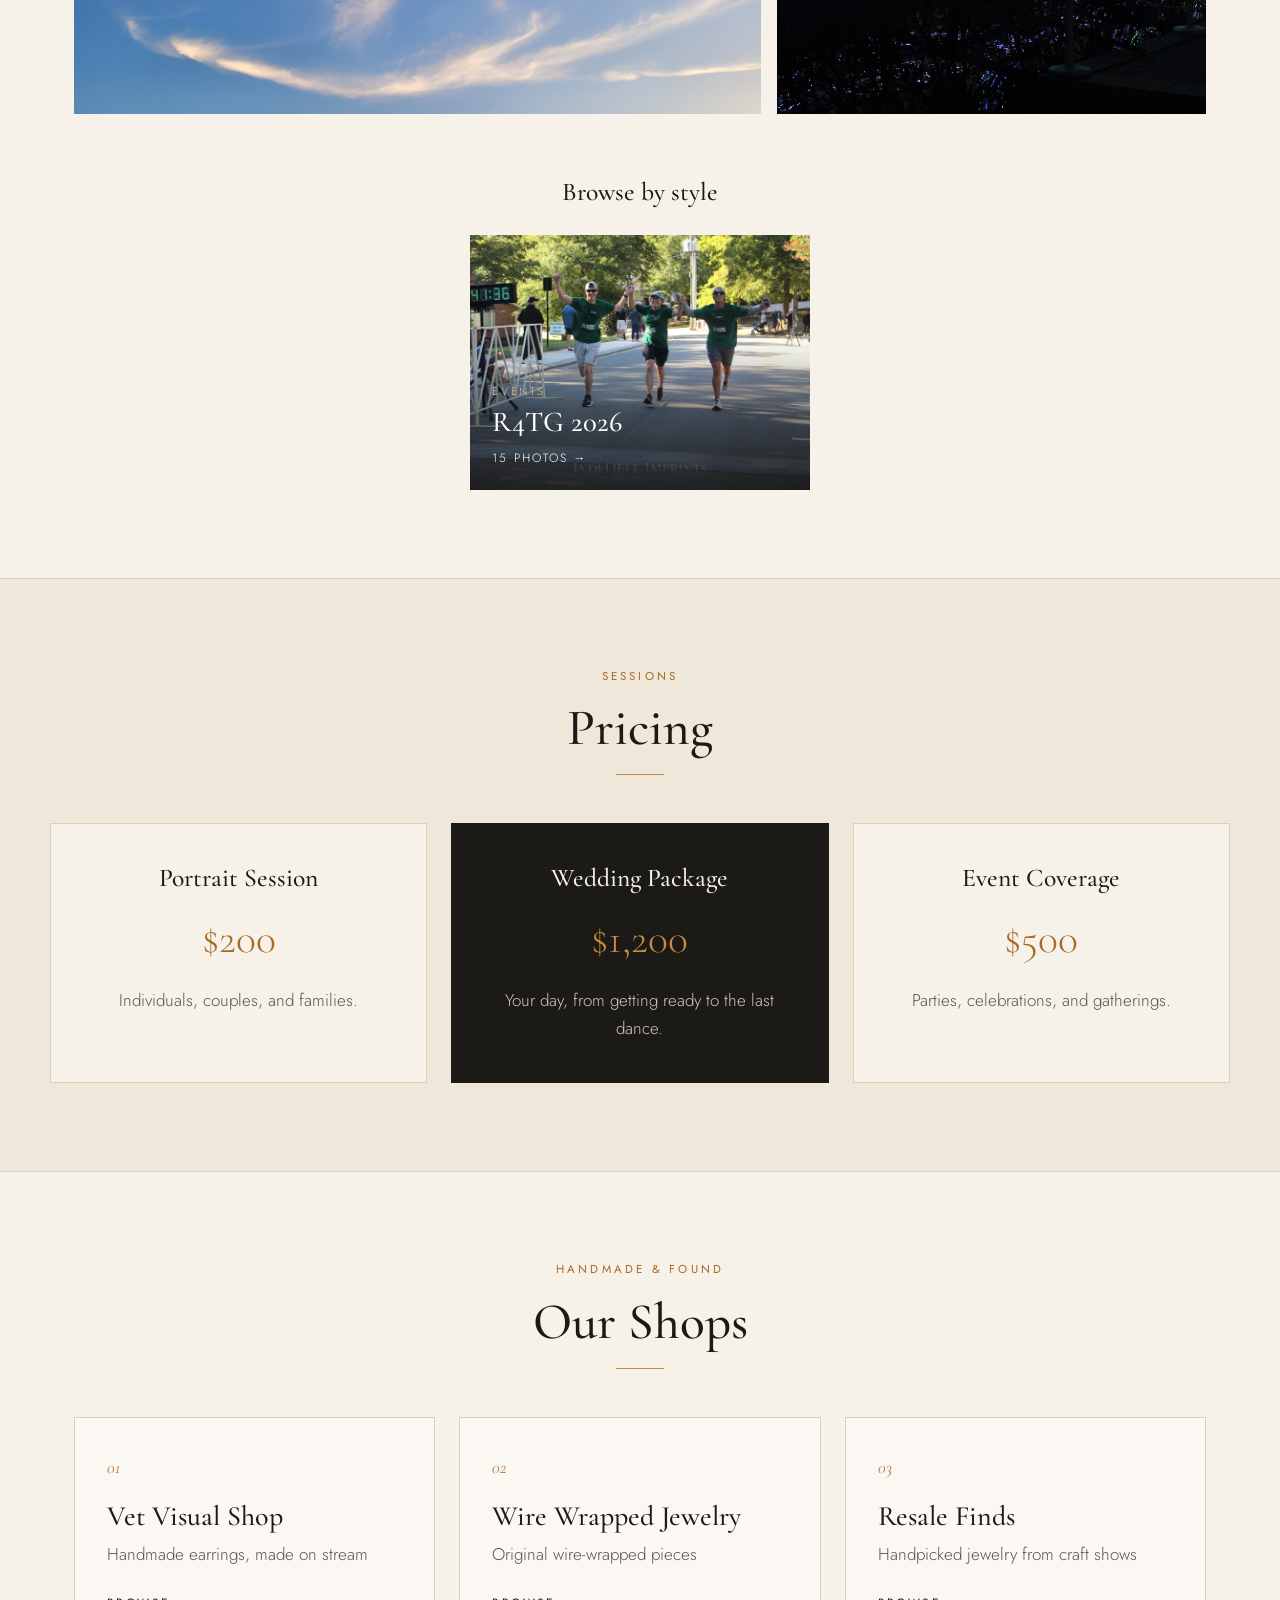
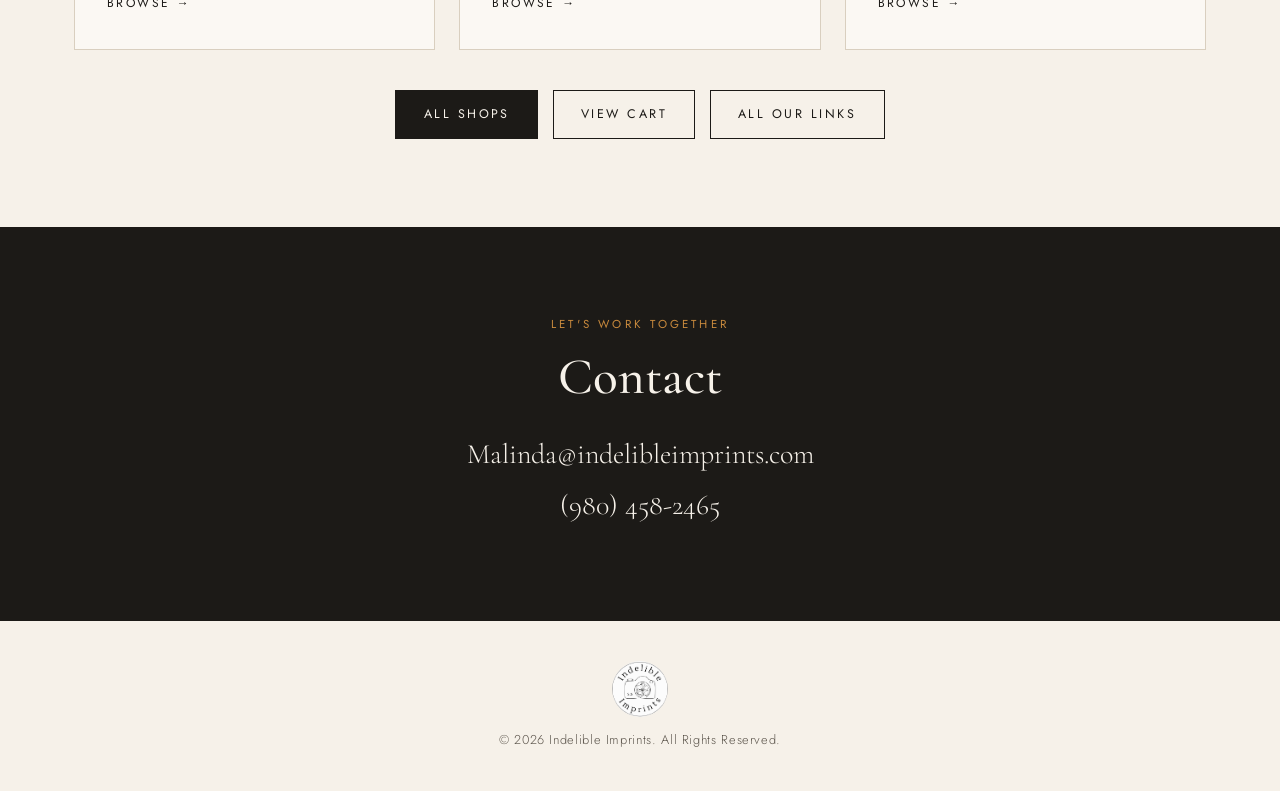
==== commit 36c22286: "Add R4TG 2026 event gallery page and style-gallery cards on main page Co-Authored-By: Claude Opus 5." ====
--- a/index.html
+++ b/index.html
@@ -57,6 +57,19 @@
         <figure class="g-wide"><img src="images/photo2.jpg" alt="Aerial view of the city at sunset" loading="lazy"></figure>
         <figure class="g-tall"><img src="images/photo4.jpg" alt="Illuminated dragon lantern sculpture at dusk" loading="lazy"></figure>
         <figure class="g-wide"><img src="images/photo3.jpg" alt="Wispy clouds across a blue sky" loading="lazy"></figure>
+      </div>
+
+      <!-- Style / event galleries: add a new card here for each new album page -->
+      <h3 class="albums-title">Browse by style</h3>
+      <div class="album-grid">
+        <a class="album-card" href="r4tg2026.html">
+          <img src="images/r4tg2026/thumbs/img-5374.jpg" alt="Runners crossing the finish line at R4TG 2026" loading="lazy">
+          <div class="album-card-text">
+            <span class="album-tag">Events</span>
+            <h4>R4TG 2026</h4>
+            <span class="album-count">15 photos &rarr;</span>
+          </div>
+        </a>
       </div>
     </section>
 
--- a/style.css
+++ b/style.css
@@ -236,6 +236,165 @@
 
 .g-tall { grid-column: 2; grid-row: 1 / span 2; }
 
+/* ---------- Style / event album cards (main page) ---------- */
+.albums-title {
+  font-size: 1.6rem;
+  text-align: center;
+  margin: 4rem 0 1.8rem;
+}
+
+.album-grid {
+  display: grid;
+  grid-template-columns: repeat(auto-fit, minmax(260px, 340px));
+  justify-content: center;
+  gap: 1.5rem;
+}
+
+.album-card {
+  position: relative;
+  display: block;
+  aspect-ratio: 4 / 3;
+  overflow: hidden;
+  text-decoration: none;
+  color: #fff;
+}
+
+.album-card img {
+  width: 100%;
+  height: 100%;
+  object-fit: cover;
+  transition: transform 0.6s ease;
+}
+
+.album-card::after {
+  content: "";
+  position: absolute;
+  inset: 0;
+  background: linear-gradient(to top, rgba(20, 16, 10, 0.78), rgba(20, 16, 10, 0) 60%);
+}
+
+.album-card:hover img { transform: scale(1.05); }
+
+.album-card-text {
+  position: absolute;
+  left: 1.4rem;
+  right: 1.4rem;
+  bottom: 1.2rem;
+  z-index: 1;
+}
+
+.album-tag {
+  font-size: 0.68rem;
+  letter-spacing: 0.24em;
+  text-transform: uppercase;
+  color: #f0c27f;
+}
+
+.album-card h4 {
+  font-family: var(--serif);
+  font-weight: 500;
+  font-size: 1.8rem;
+  margin: 0.2rem 0 0.3rem;
+  line-height: 1.1;
+}
+
+.album-count {
+  font-size: 0.75rem;
+  letter-spacing: 0.16em;
+  text-transform: uppercase;
+}
+
+/* ---------- Album page ---------- */
+.back-link { text-decoration: none; }
+.back-link:hover { color: var(--ink); }
+
+.album-sub {
+  color: var(--ink-soft);
+  font-size: 0.85rem;
+  letter-spacing: 0.18em;
+  text-transform: uppercase;
+  margin: 1rem 0 0;
+}
+
+.masonry {
+  columns: 3 300px;
+  column-gap: 1rem;
+}
+
+.masonry a {
+  display: block;
+  margin-bottom: 1rem;
+  break-inside: avoid;
+  overflow: hidden;
+  background: var(--paper-2);
+}
+
+.masonry img {
+  width: 100%;
+  height: auto;
+  transition: transform 0.5s ease, opacity 0.3s;
+}
+
+.masonry a:hover img { transform: scale(1.03); }
+
+.album-note {
+  text-align: center;
+  color: var(--ink-soft);
+  margin-top: 3rem;
+}
+
+.album-note a { color: var(--gold-deep); }
+
+/* Lightbox */
+.lightbox {
+  position: fixed;
+  inset: 0;
+  z-index: 100;
+  background: rgba(14, 12, 9, 0.95);
+  display: flex;
+  align-items: center;
+  justify-content: center;
+}
+
+.lightbox[hidden] { display: none; }
+
+.lb-img {
+  max-width: 92vw;
+  max-height: 86vh;
+  object-fit: contain;
+  user-select: none;
+  -webkit-user-drag: none;
+}
+
+.lb-btn {
+  position: absolute;
+  background: none;
+  border: 0;
+  color: #f6f1e9;
+  font-size: 3rem;
+  line-height: 1;
+  cursor: pointer;
+  padding: 0.5rem 1rem;
+  opacity: 0.75;
+}
+
+.lb-btn:hover { opacity: 1; color: var(--gold); }
+.lb-close { top: 0.8rem; right: 0.8rem; font-size: 2.6rem; }
+.lb-prev { left: 0.5rem; top: 50%; transform: translateY(-50%); }
+.lb-next { right: 0.5rem; top: 50%; transform: translateY(-50%); }
+
+.lb-count {
+  position: absolute;
+  bottom: 1rem;
+  left: 0;
+  right: 0;
+  text-align: center;
+  color: #cfc6b8;
+  font-size: 0.8rem;
+  letter-spacing: 0.2em;
+  margin: 0;
+}
+
 /* ---------- Pricing ---------- */
 .pricing {
   max-width: none;
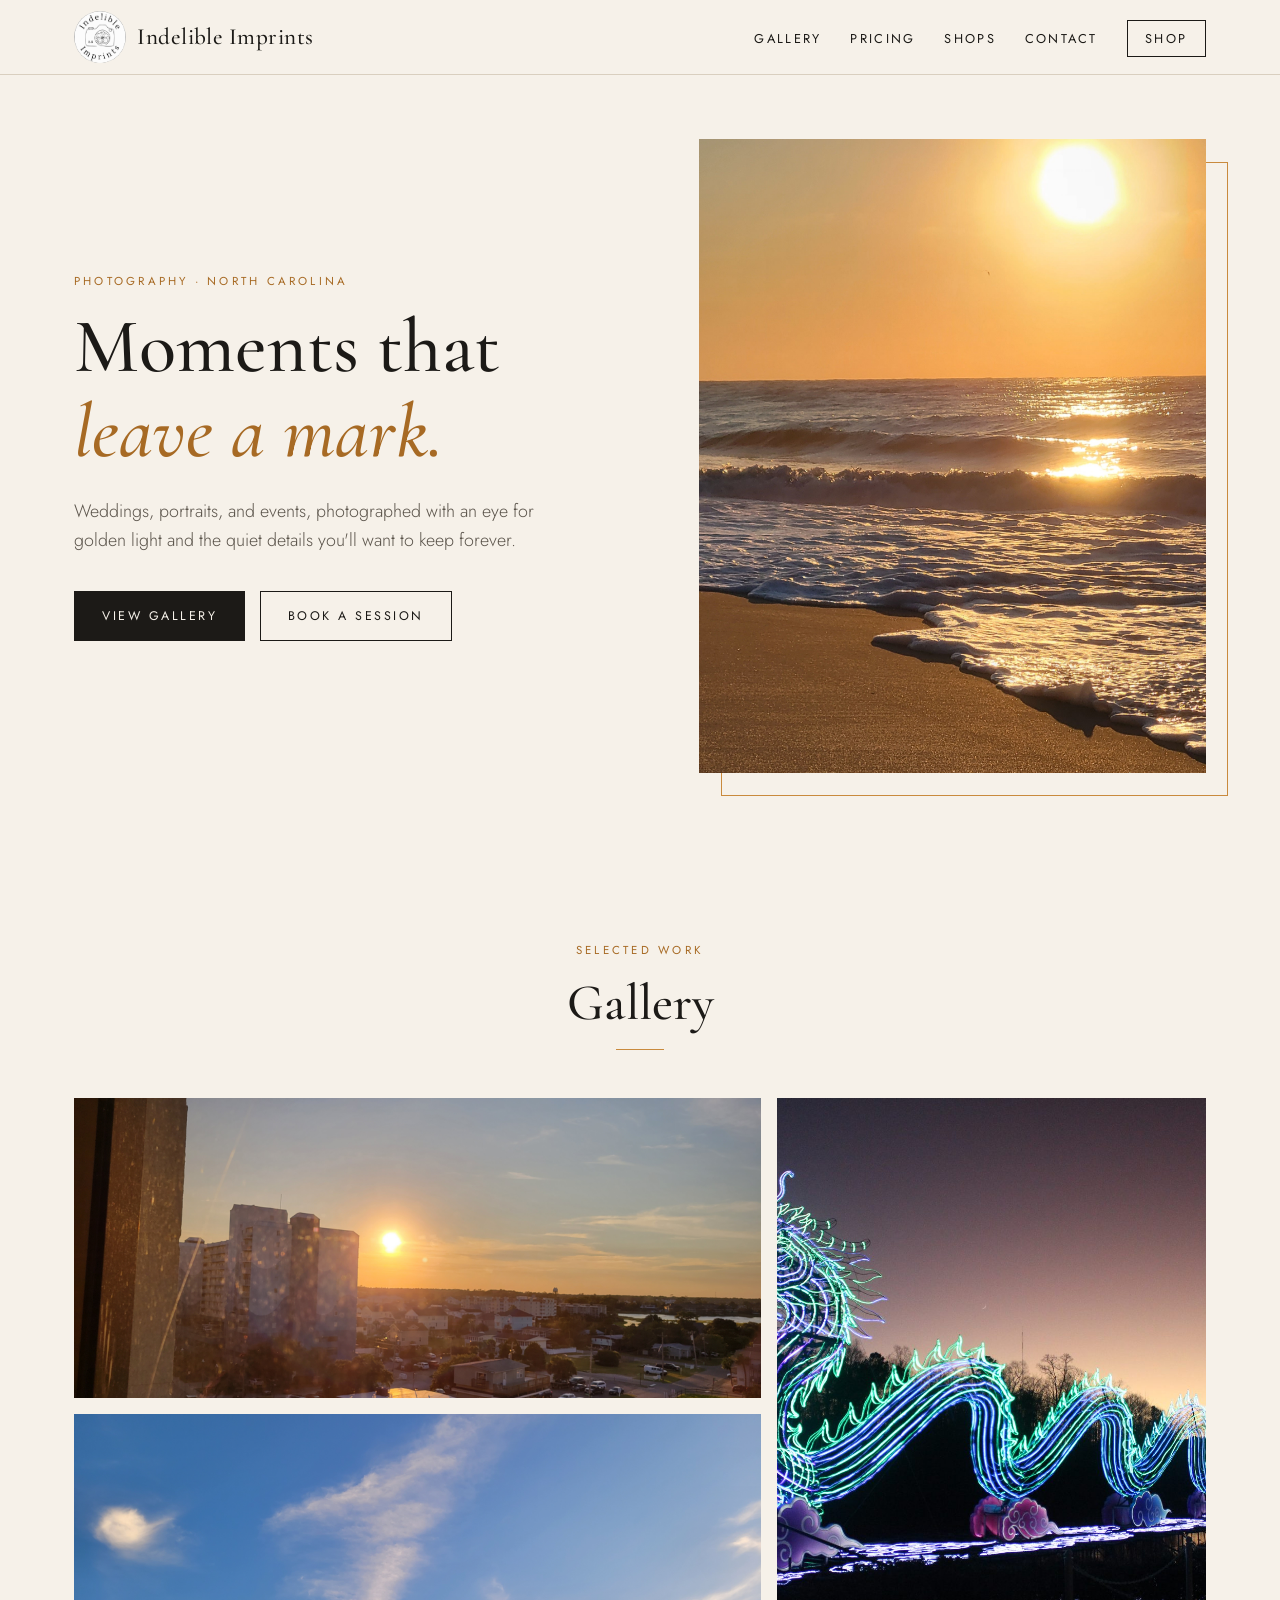
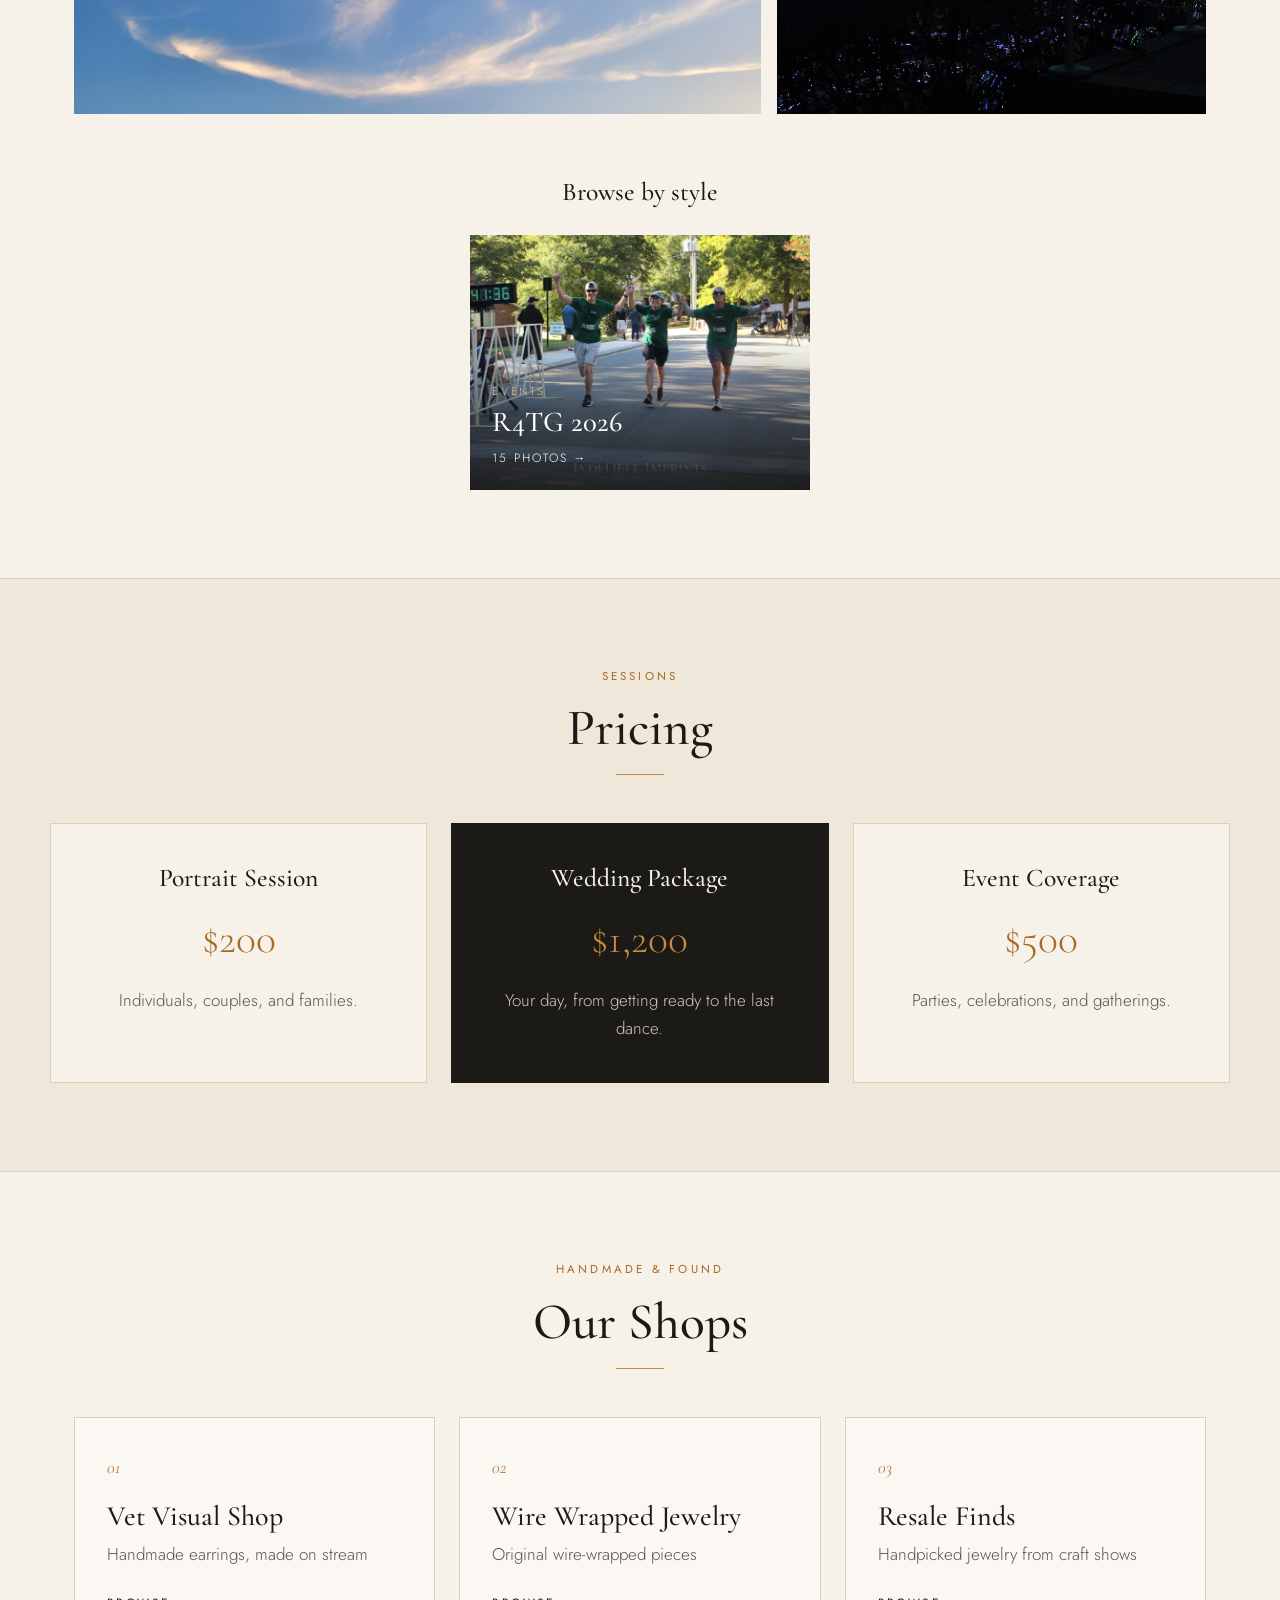
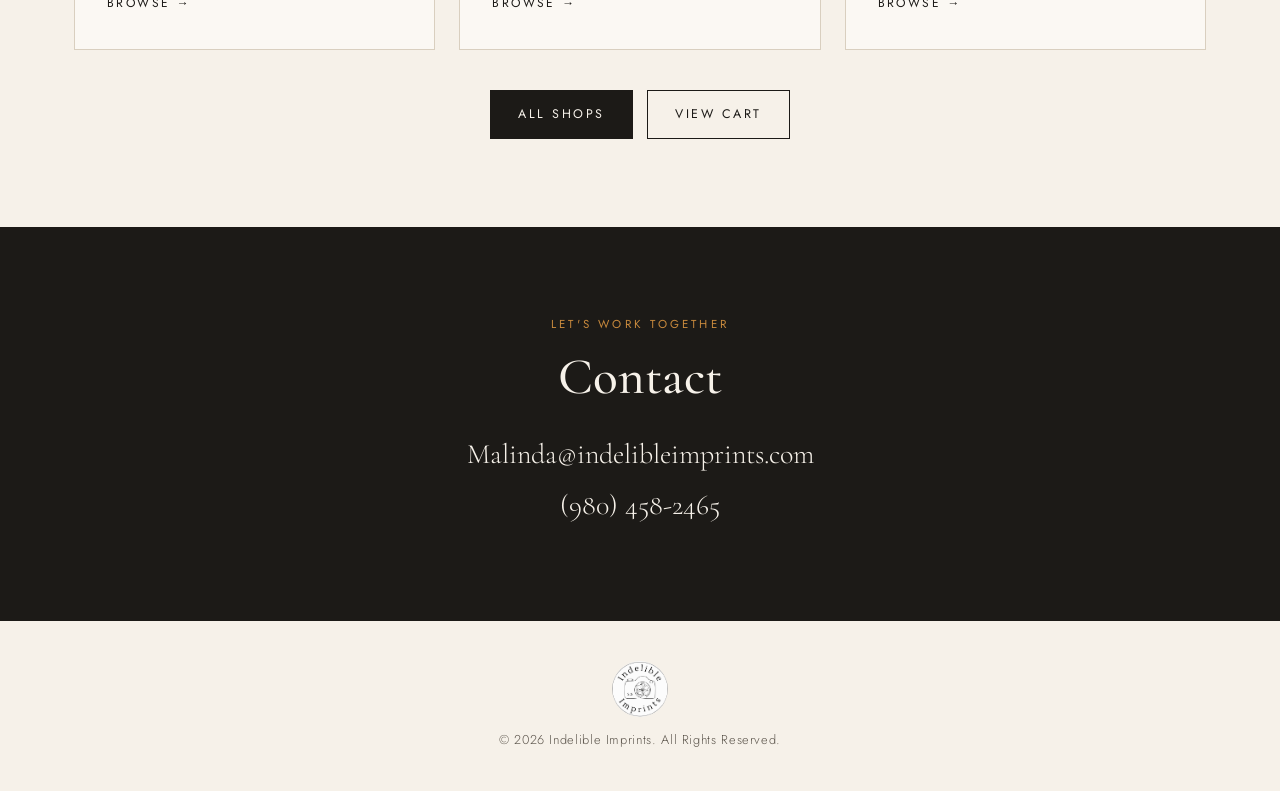
==== commit fafcb460: "Hide Beacons button until URL is provided Co-Authored-By: Claude Opus 5.5 <noreply@anthropic.com> Cl" ====
--- a/index.html
+++ b/index.html
@@ -127,7 +127,7 @@
       <div class="shop-links">
         <a href="shop.html" class="btn btn-dark">All Shops</a>
         <a href="cart.html" class="btn btn-line">View Cart</a>
-        <a href="BEACONS_URL" class="btn btn-line" target="_blank" rel="noopener">All Our Links</a>
+        <!-- TODO: add Beacons.ai button here: <a href="https://beacons.ai/YOURNAME" class="btn btn-line" target="_blank" rel="noopener">All Our Links</a> -->
       </div>
     </section>
 
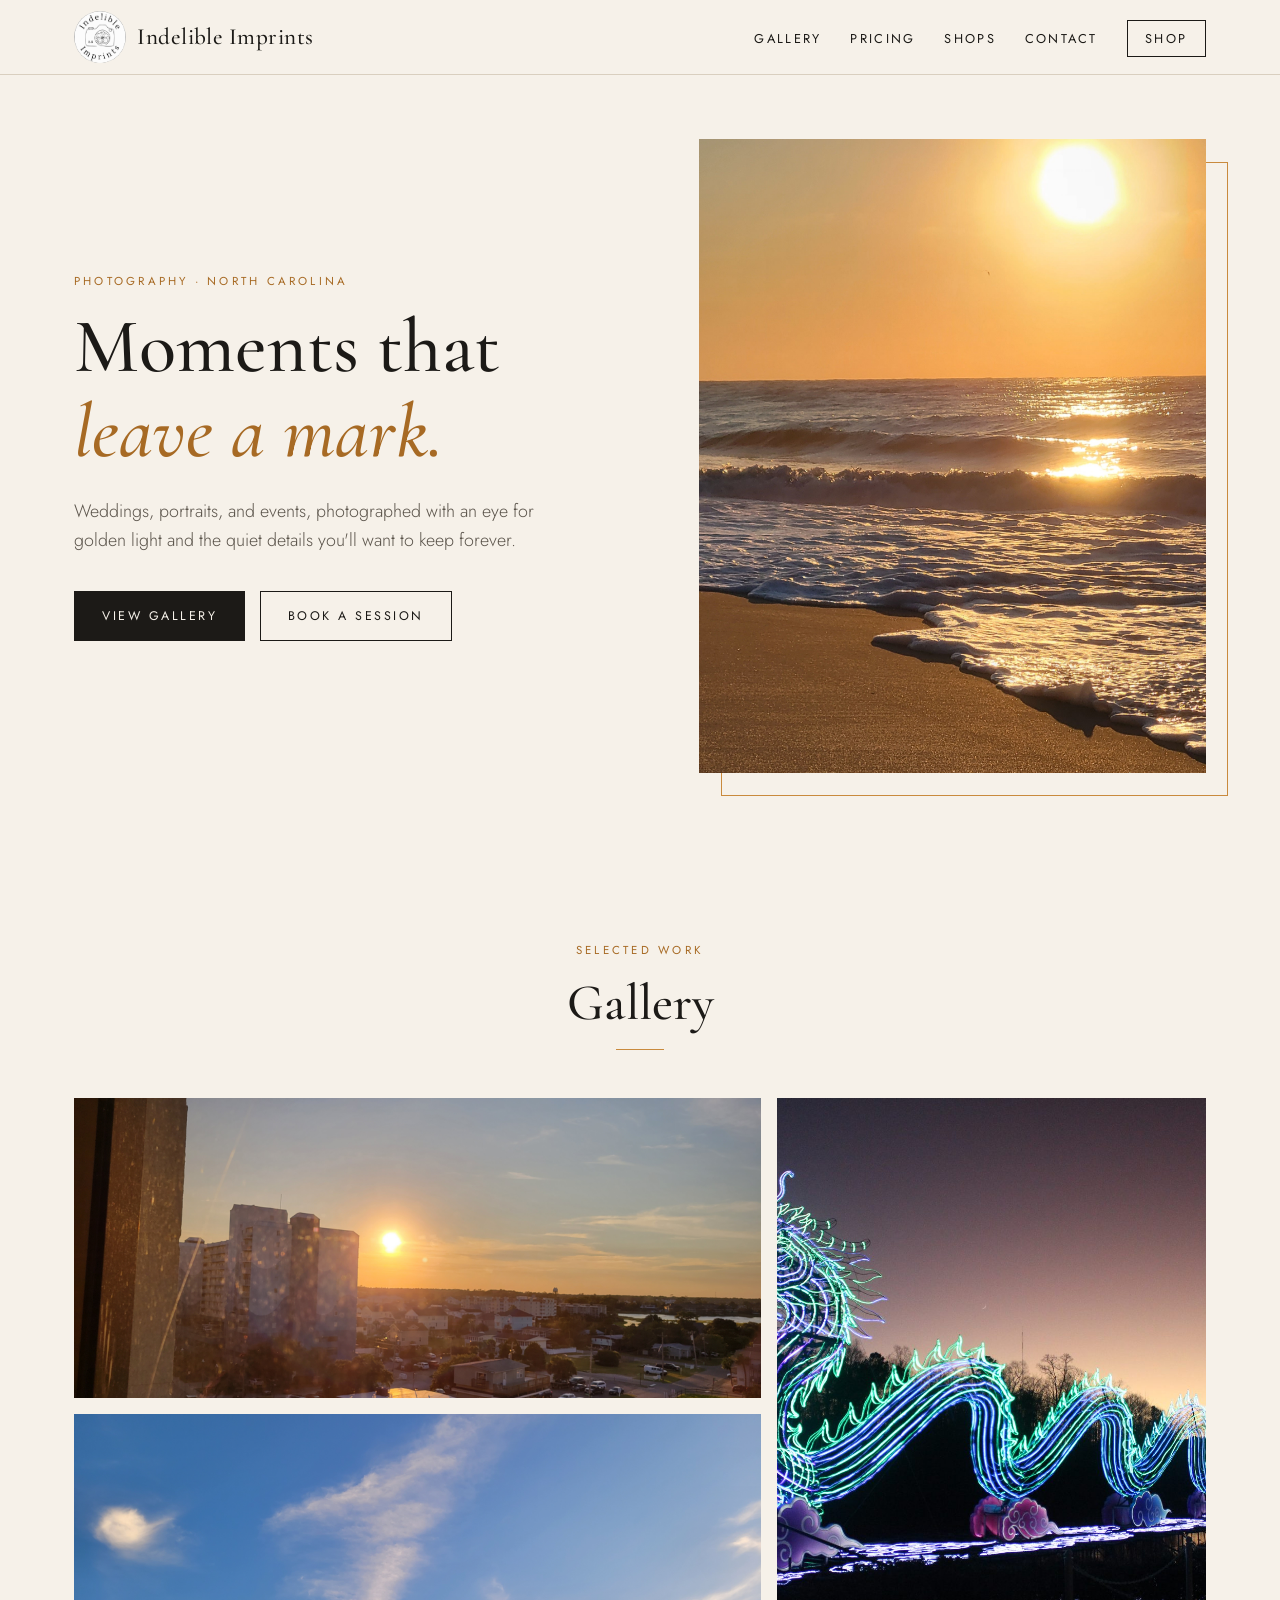
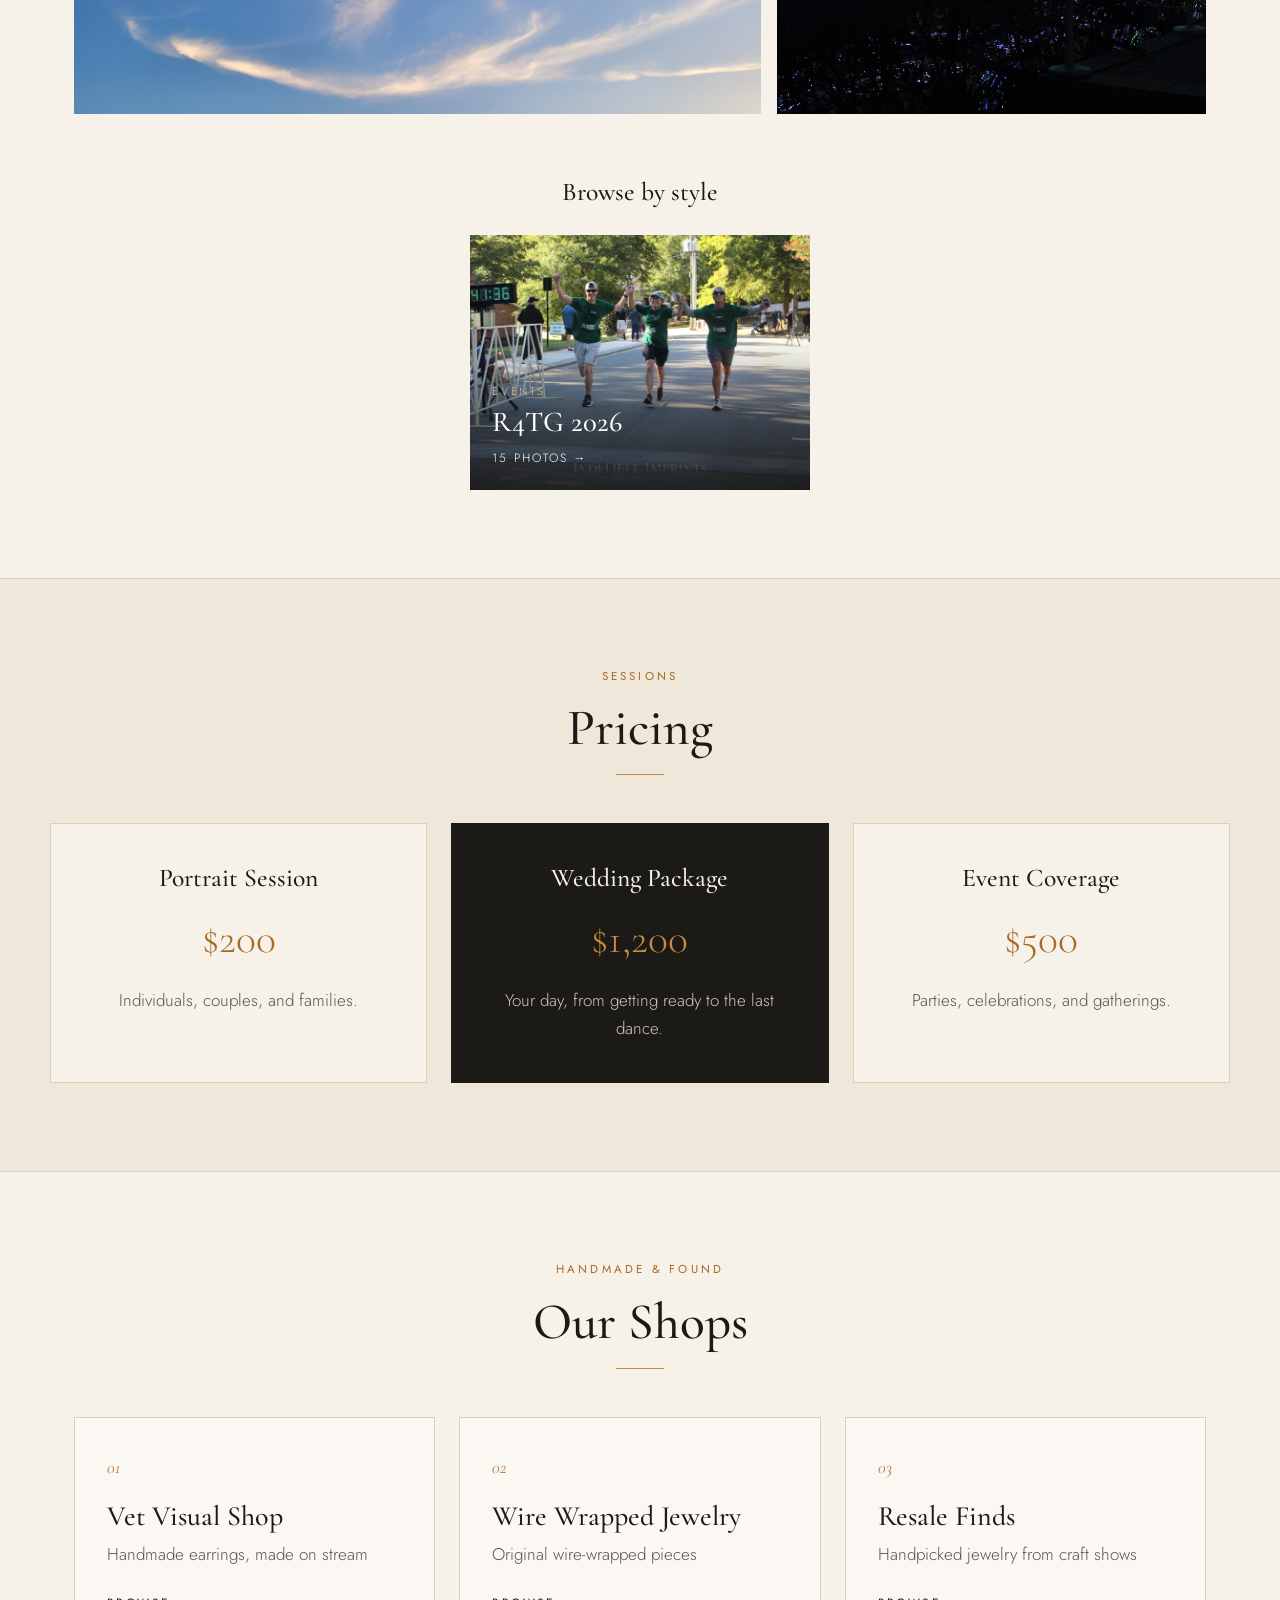
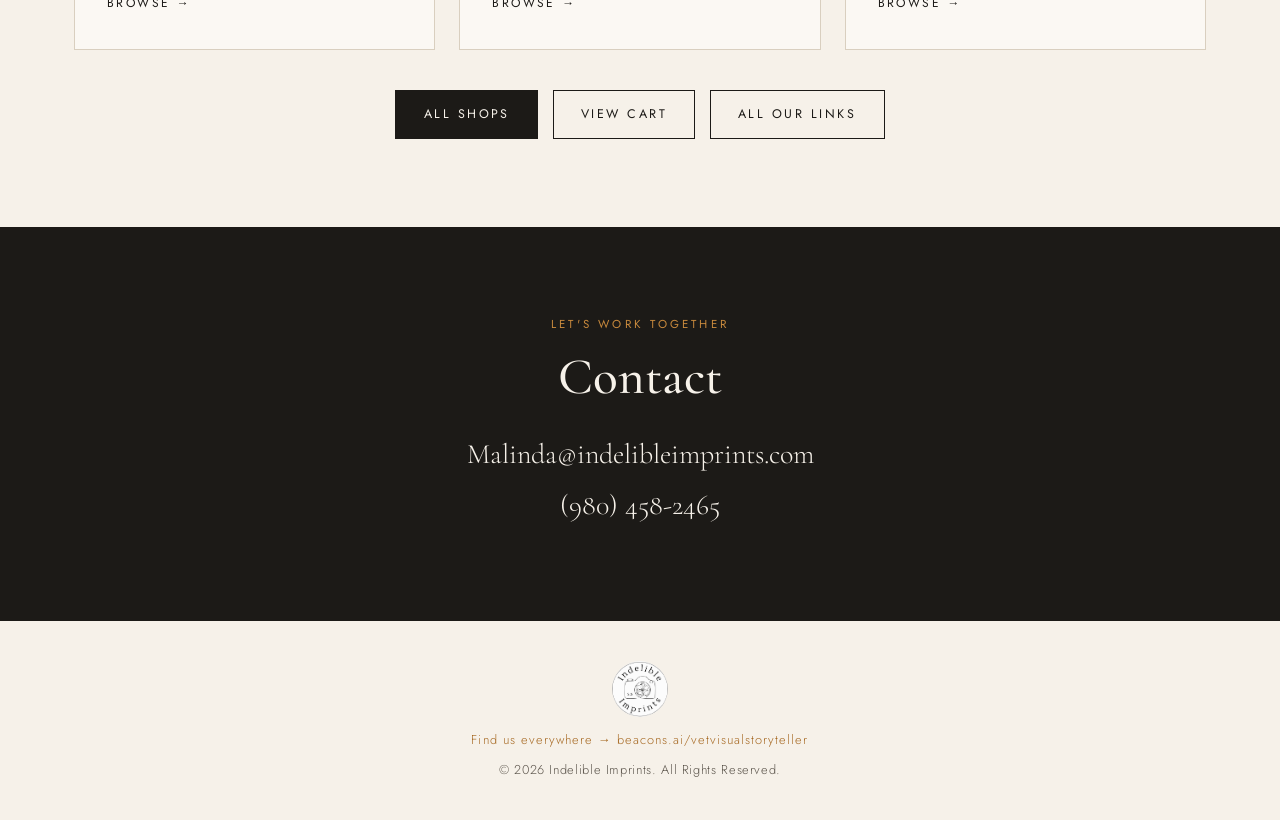
==== commit 34d97810: "Add Beacons.ai link to shops section and footer Co-Authored-By: Claude Opus 5.5 <noreply@anthropic.c" ====
--- a/index.html
+++ b/index.html
@@ -127,7 +127,7 @@
       <div class="shop-links">
         <a href="shop.html" class="btn btn-dark">All Shops</a>
         <a href="cart.html" class="btn btn-line">View Cart</a>
-        <!-- TODO: add Beacons.ai button here: <a href="https://beacons.ai/YOURNAME" class="btn btn-line" target="_blank" rel="noopener">All Our Links</a> -->
+        <a href="https://beacons.ai/vetvisualstoryteller" class="btn btn-line" target="_blank" rel="noopener">All Our Links</a>
       </div>
     </section>
 
@@ -146,6 +146,7 @@
   <!-- Footer -->
   <footer class="site-footer">
     <img src="images/logo.jpeg" alt="Indelible Imprints logo" class="footer-logo">
+    <p class="footer-links"><a href="https://beacons.ai/vetvisualstoryteller" target="_blank" rel="noopener">Find us everywhere &rarr; beacons.ai/vetvisualstoryteller</a></p>
     <p>&copy; 2026 Indelible Imprints. All Rights Reserved.</p>
   </footer>
 
--- a/style.css
+++ b/style.css
@@ -524,6 +524,9 @@
 }
 
 .site-footer p { margin: 0; }
+.site-footer .footer-links { margin-bottom: 0.5rem; }
+.footer-links a { color: var(--gold-deep); text-decoration: none; letter-spacing: 0.08em; }
+.footer-links a:hover { color: var(--ink); }
 
 /* ---------- Responsive ---------- */
 @media (max-width: 900px) {
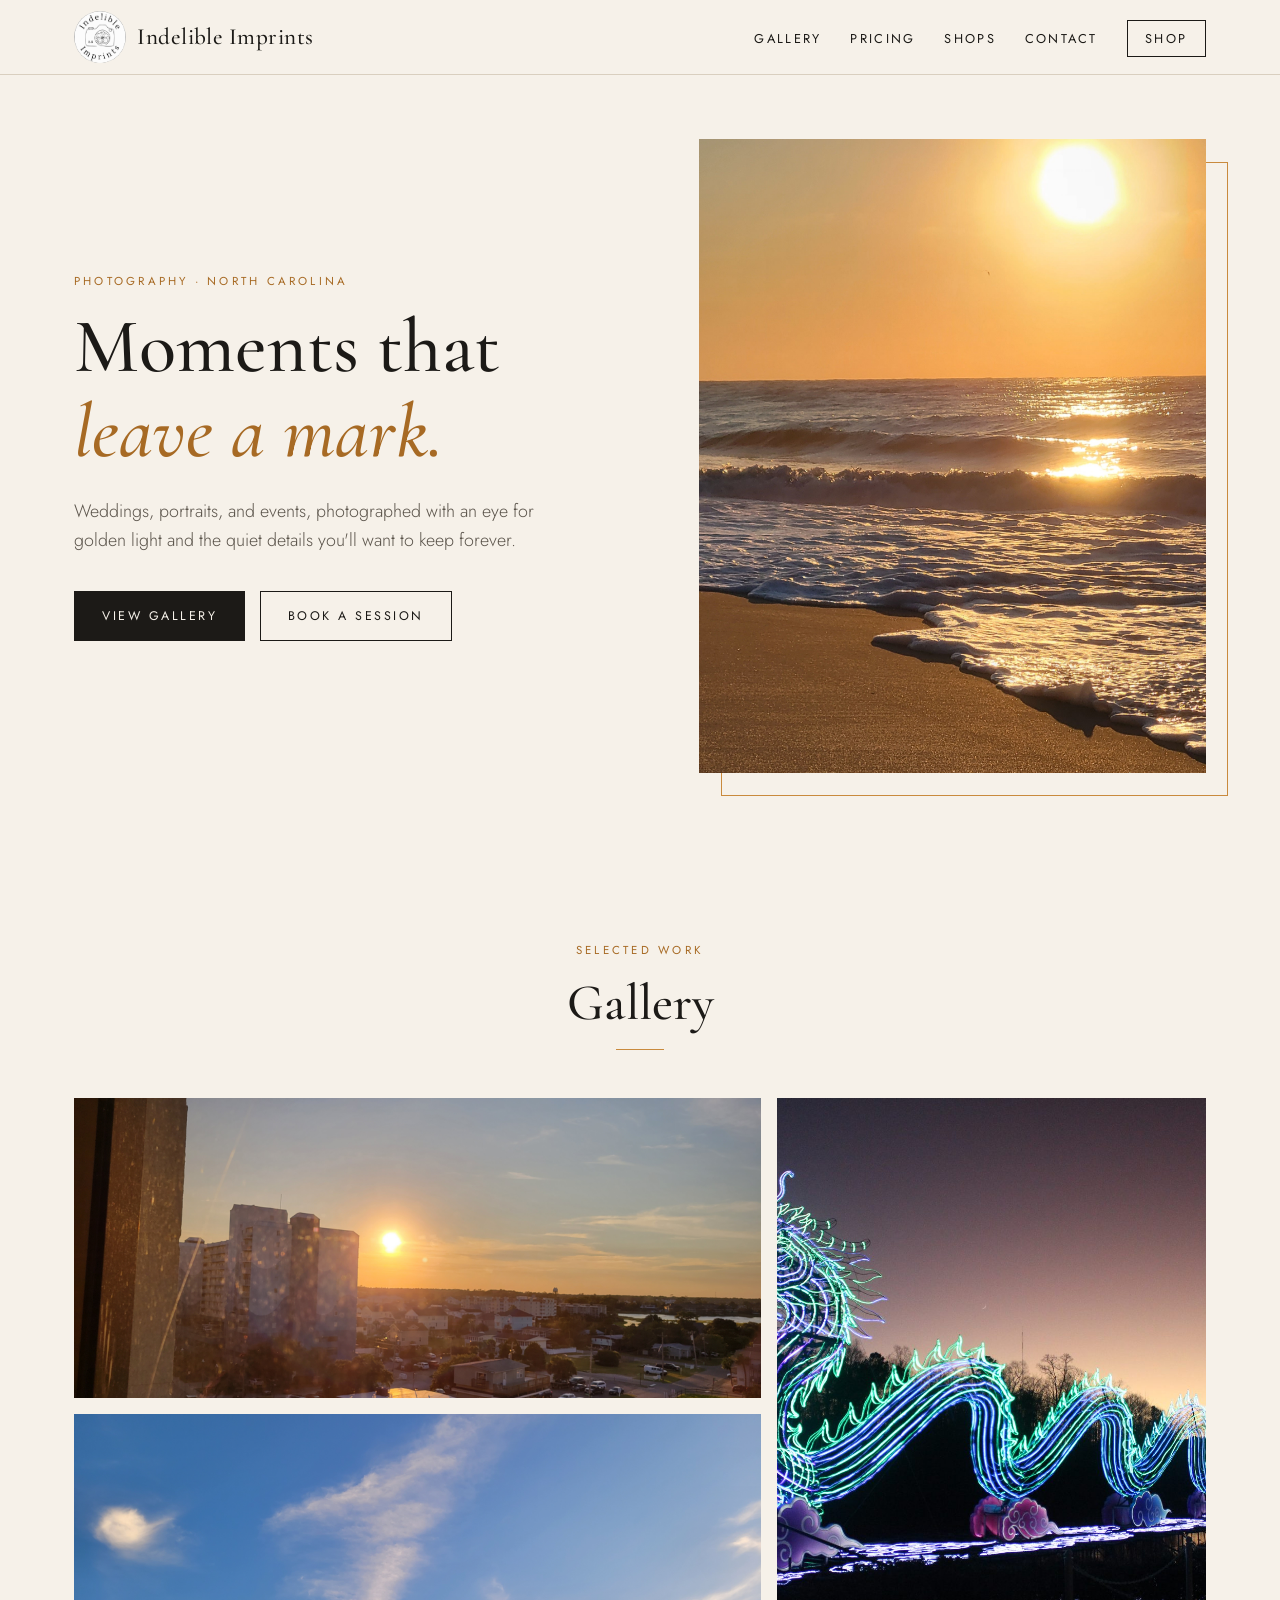
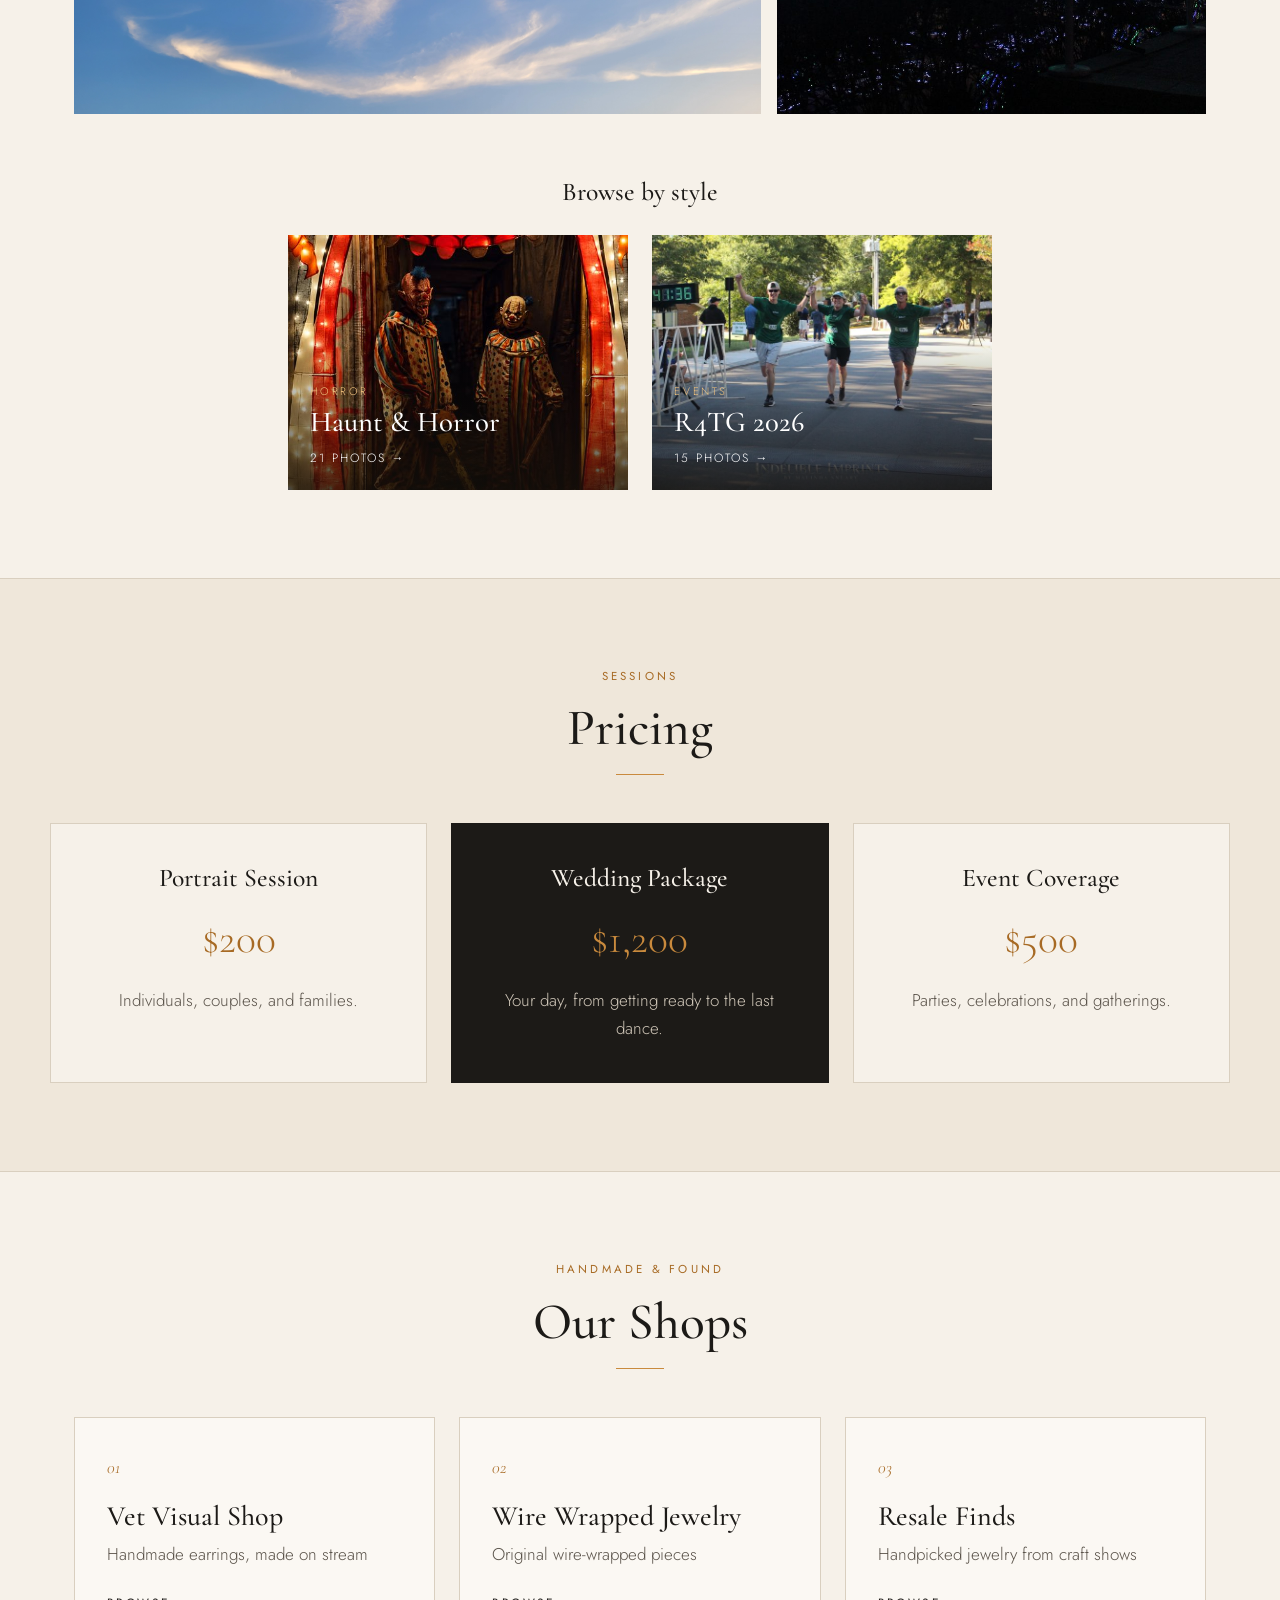
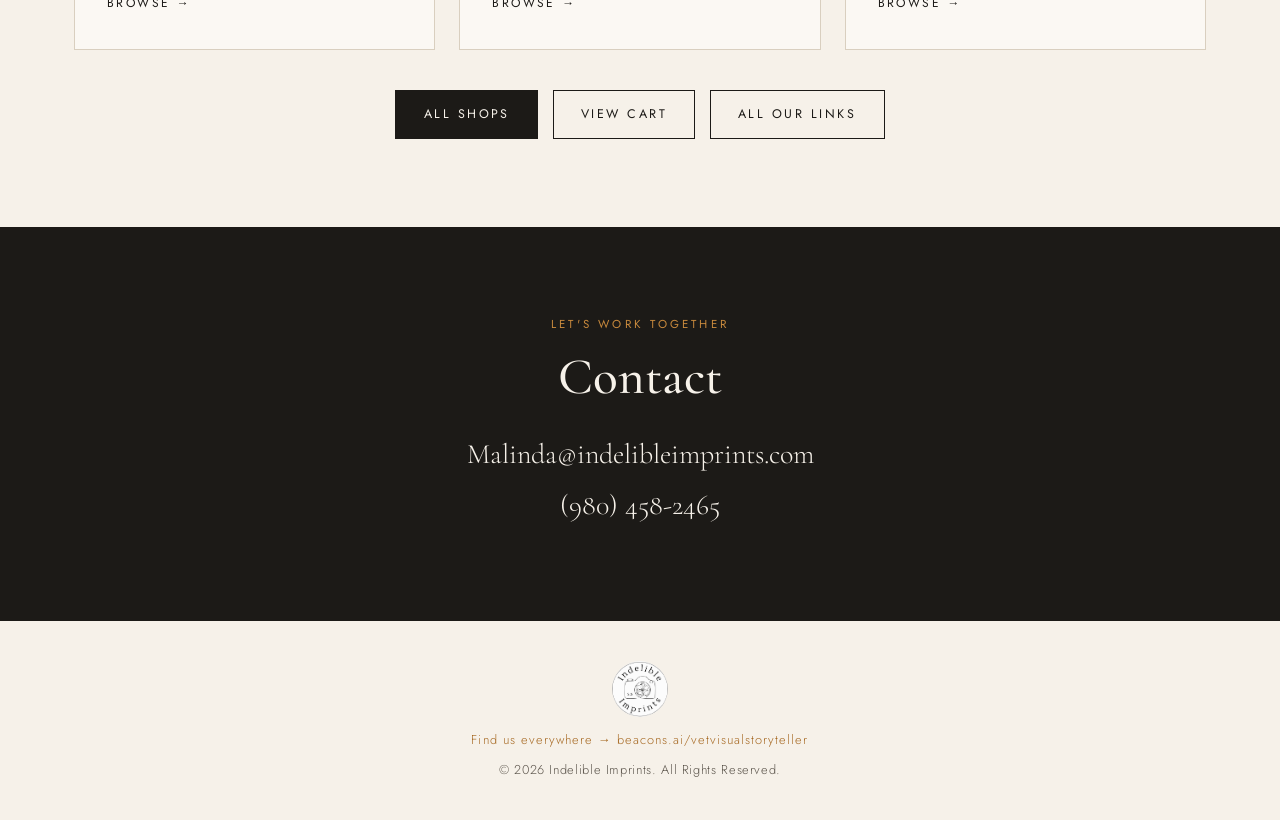
==== commit 9b027dce: "Add Haunt & Horror gallery (21 photos, screenshots cropped) with dark theme Co-Authored-By: Claude O" ====
--- a/index.html
+++ b/index.html
@@ -62,6 +62,14 @@
       <!-- Style / event galleries: add a new card here for each new album page -->
       <h3 class="albums-title">Browse by style</h3>
       <div class="album-grid">
+        <a class="album-card" href="haunt.html">
+          <img src="images/haunt/thumbs/two-clowns-doorway.jpg" alt="Two clowns in a lit clown-mouth doorway" loading="lazy">
+          <div class="album-card-text">
+            <span class="album-tag">Horror</span>
+            <h4>Haunt &amp; Horror</h4>
+            <span class="album-count">21 photos &rarr;</span>
+          </div>
+        </a>
         <a class="album-card" href="r4tg2026.html">
           <img src="images/r4tg2026/thumbs/img-5374.jpg" alt="Runners crossing the finish line at R4TG 2026" loading="lazy">
           <div class="album-card-text">
--- a/style.css
+++ b/style.css
@@ -395,6 +395,17 @@
   margin: 0;
 }
 
+/* Dark variant for moody albums (e.g. Haunt & Horror) */
+.dark-album { background: #121010; color: #ece5da; }
+.dark-album .site-header { background: rgba(18, 16, 16, 0.92); border-bottom-color: #2c2725; }
+.dark-album .nav-links .nav-cta { border-color: #ece5da; }
+.dark-album .nav-links .nav-cta:hover { background: #ece5da; color: #121010; }
+.dark-album .eyebrow, .dark-album .album-note a { color: #d9534f; }
+.dark-album .section-head h2::after { background: #b3302c; }
+.dark-album .album-sub, .dark-album .album-note, .dark-album .site-footer { color: #a39a8f; }
+.dark-album .masonry a { background: #1d1a19; }
+.dark-album .back-link:hover { color: #ece5da; }
+
 /* ---------- Pricing ---------- */
 .pricing {
   max-width: none;
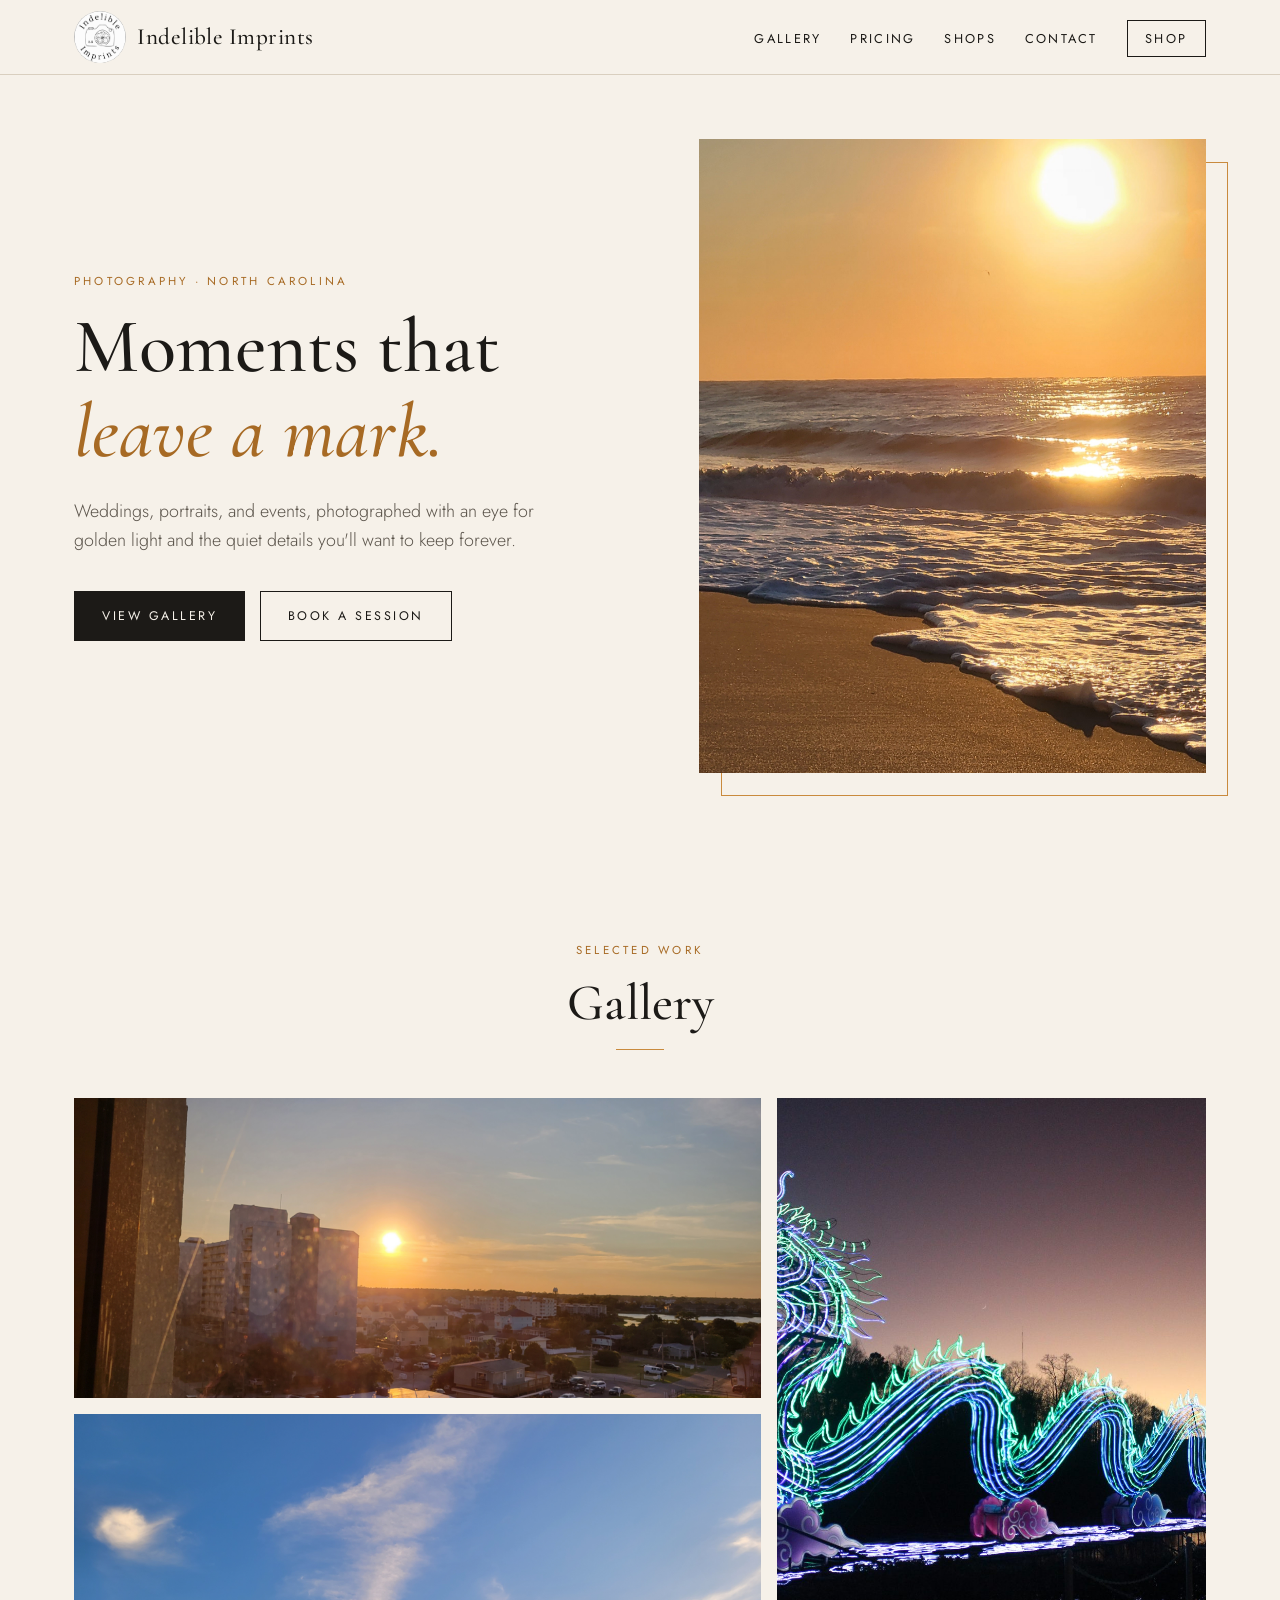
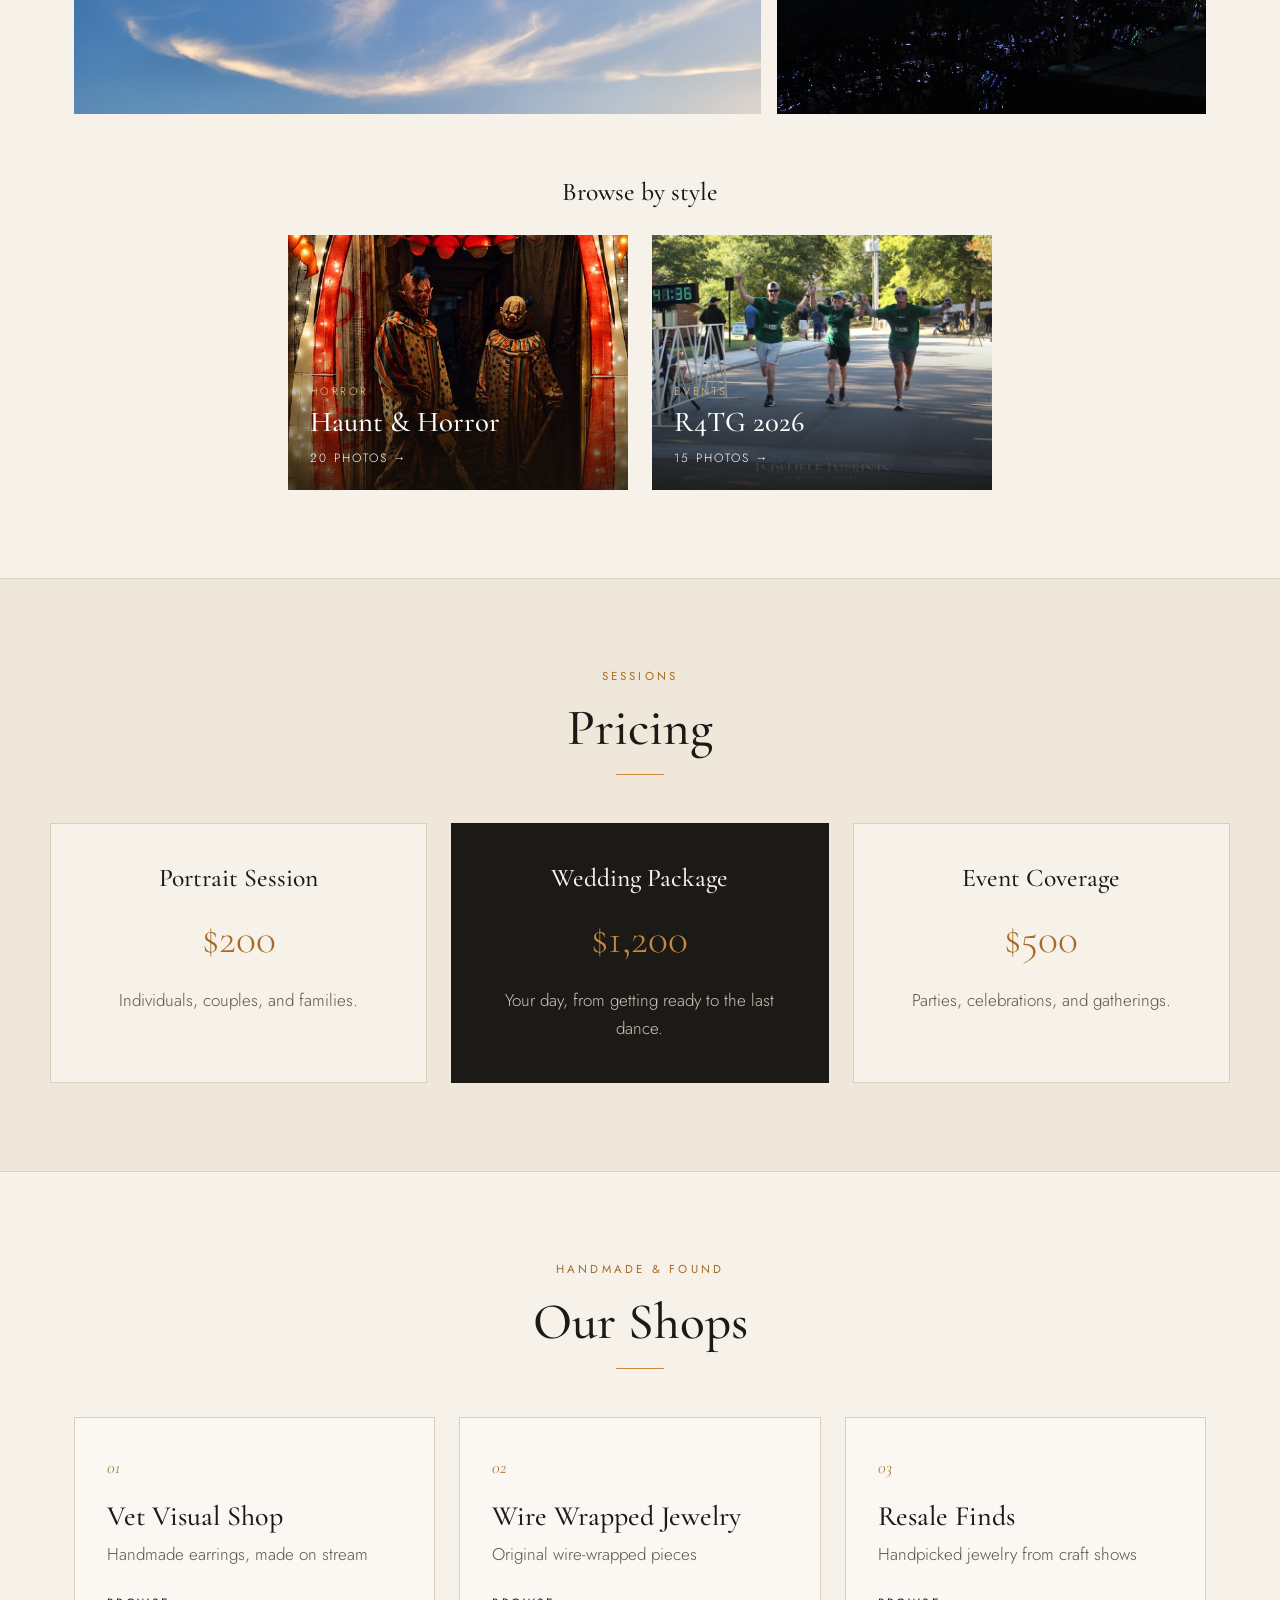
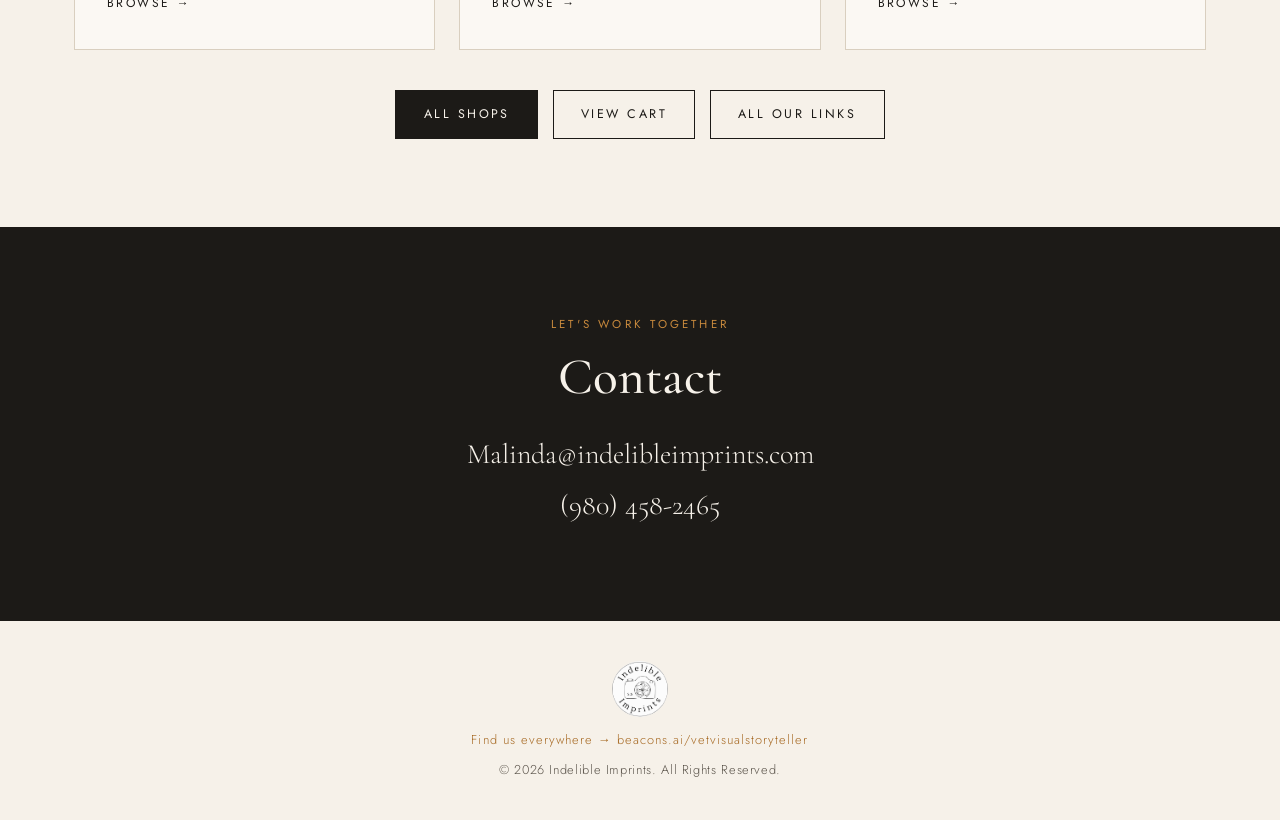
==== commit a409e1f7: "Remove 12580 (blonde clown makeup) from Haunt & Horror gallery Co-Authored-By: Claude Opus 5.5 <nore" ====
--- a/index.html
+++ b/index.html
@@ -67,7 +67,7 @@
           <div class="album-card-text">
             <span class="album-tag">Horror</span>
             <h4>Haunt &amp; Horror</h4>
-            <span class="album-count">21 photos &rarr;</span>
+            <span class="album-count">20 photos &rarr;</span>
           </div>
         </a>
         <a class="album-card" href="r4tg2026.html">
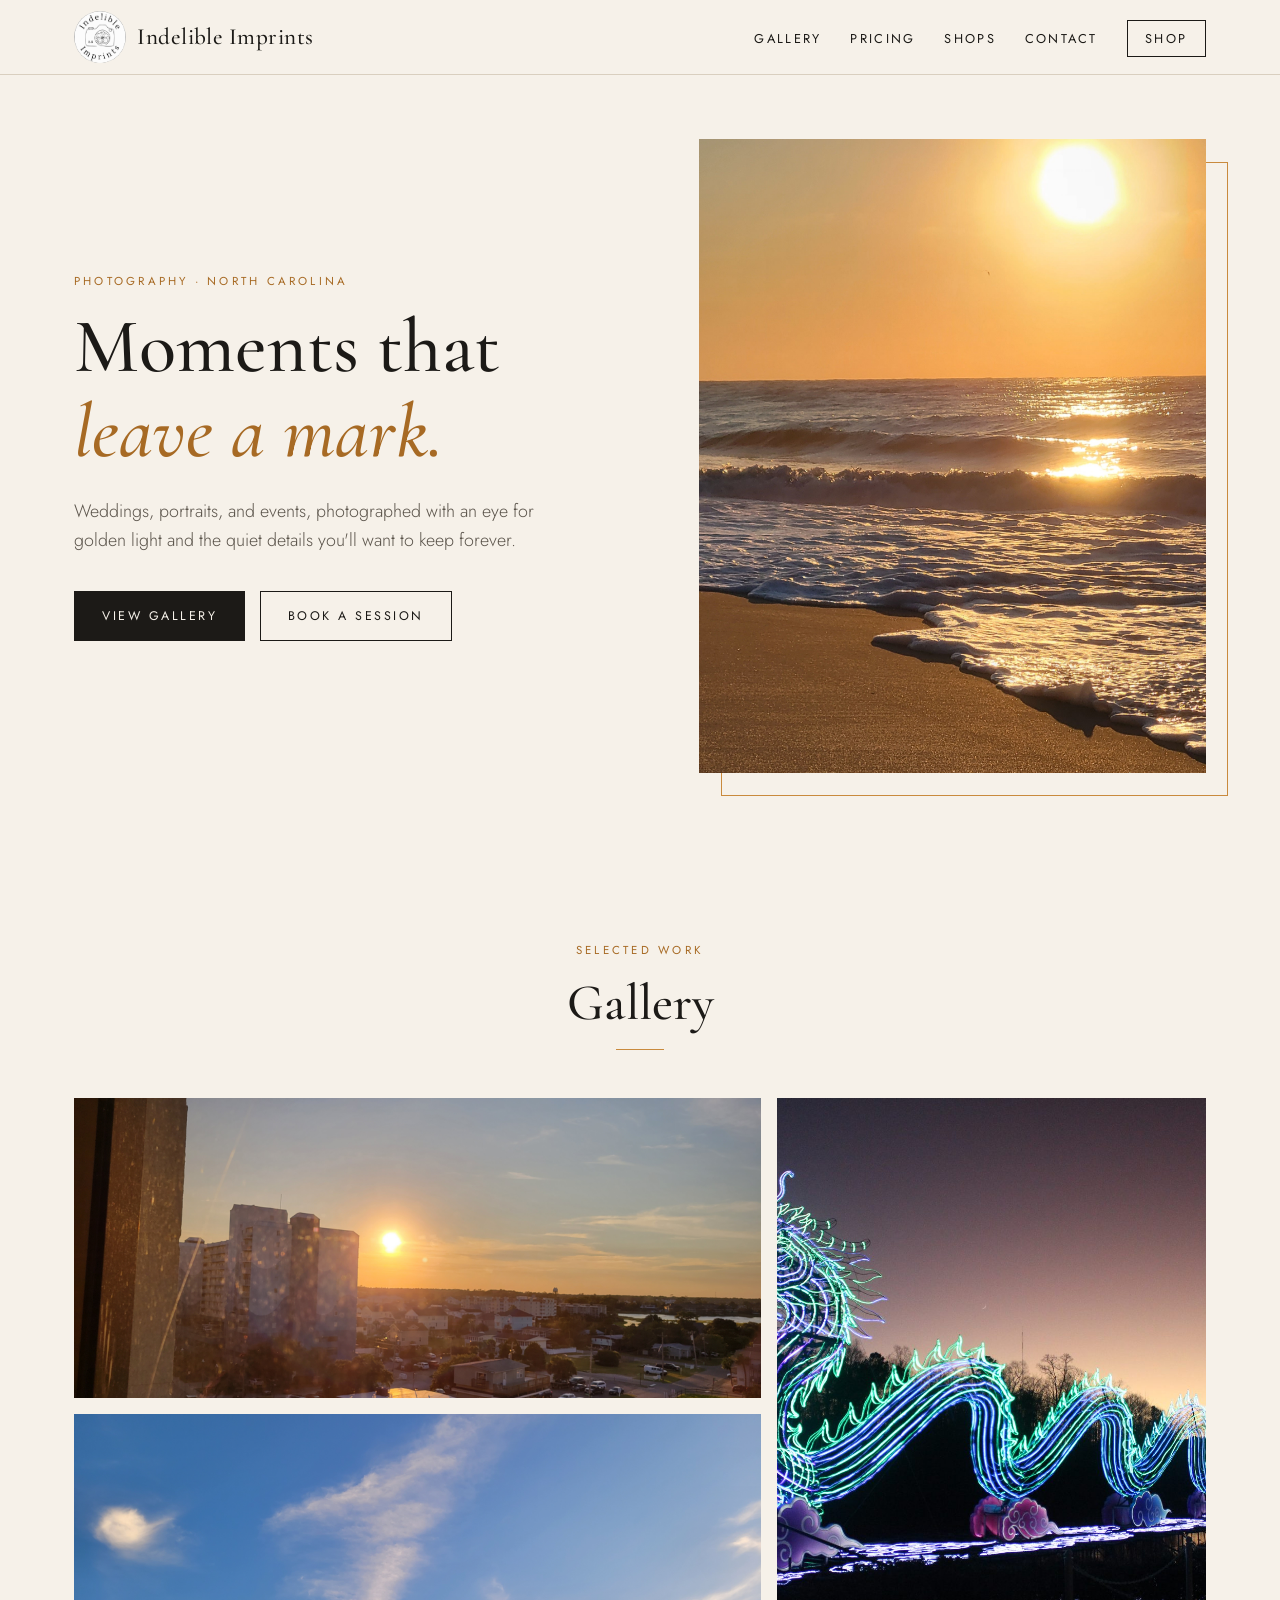
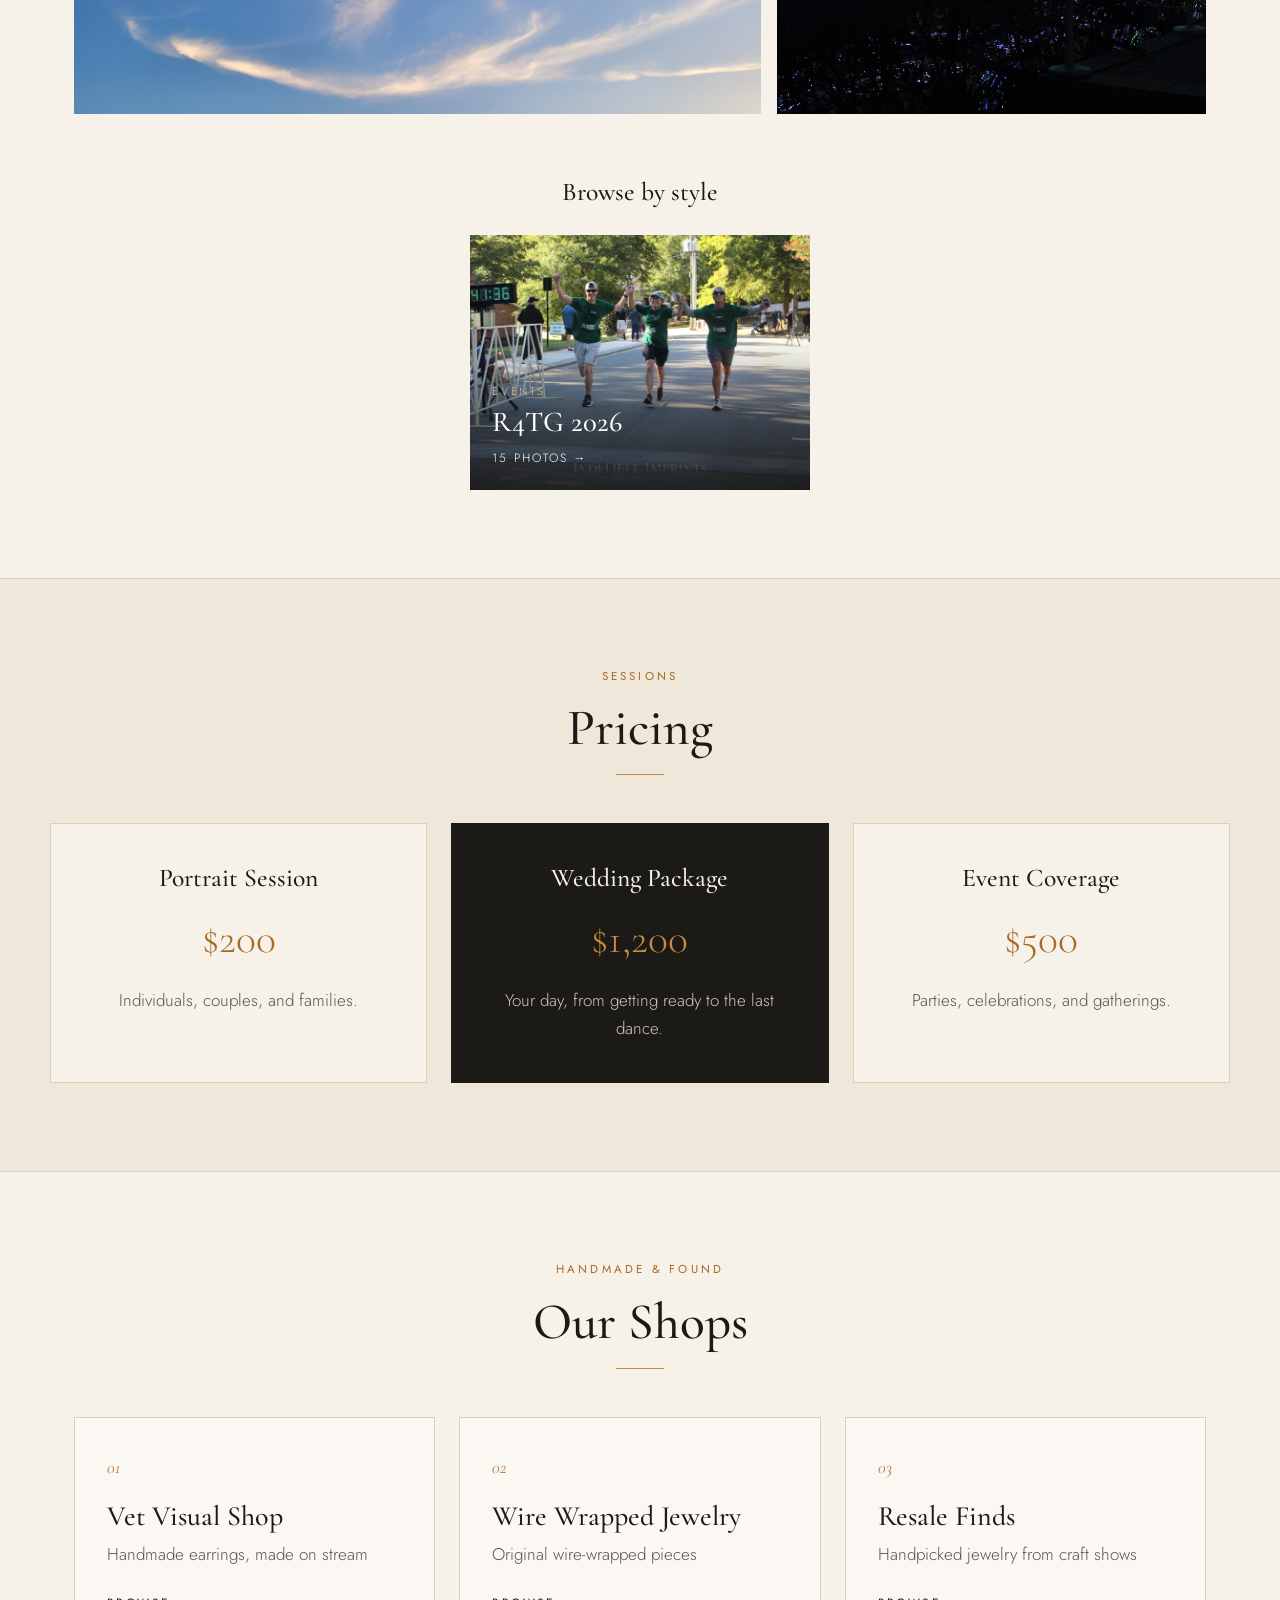
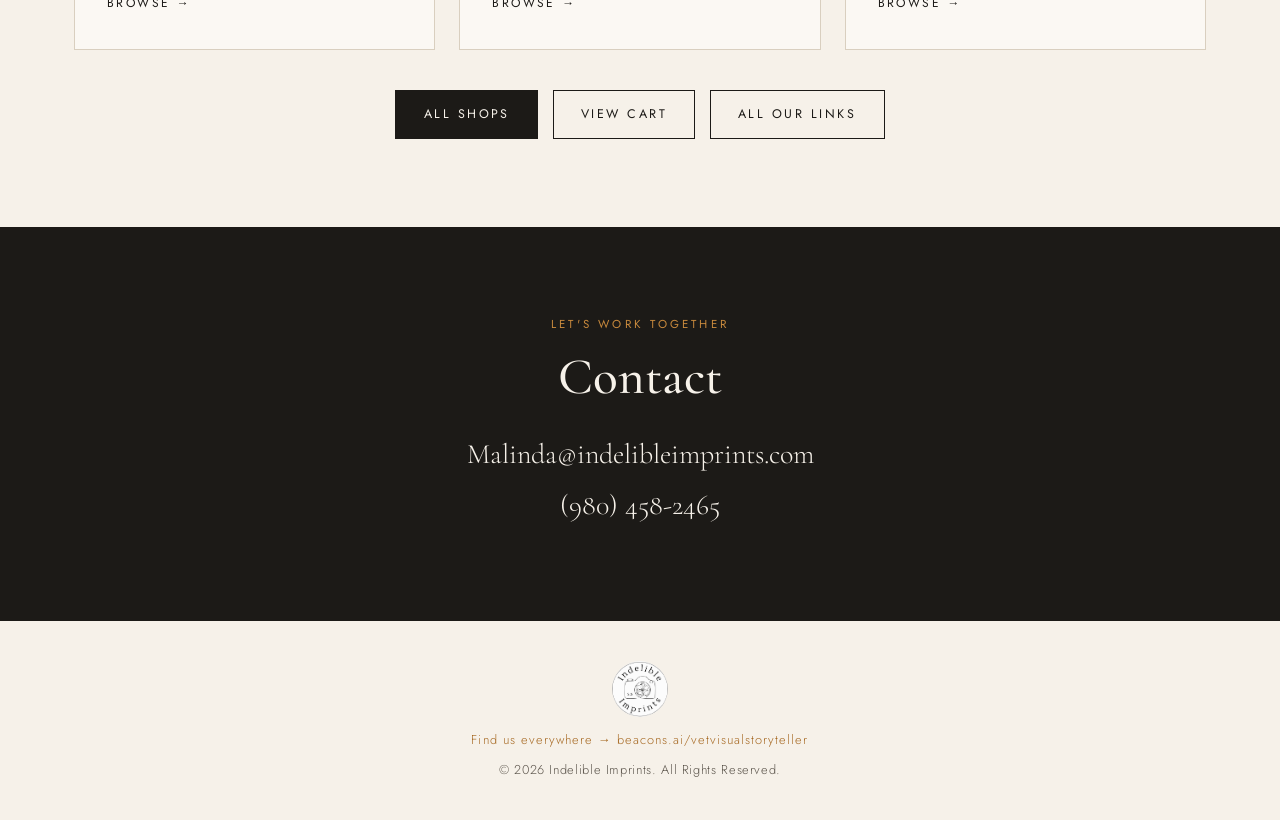
==== commit 67fae184: "Pull Haunt & Horror gallery for review (saved on haunt-gallery branch) Co-Authored-By: Claude Opus 5" ====
--- a/index.html
+++ b/index.html
@@ -62,14 +62,6 @@
       <!-- Style / event galleries: add a new card here for each new album page -->
       <h3 class="albums-title">Browse by style</h3>
       <div class="album-grid">
-        <a class="album-card" href="haunt.html">
-          <img src="images/haunt/thumbs/two-clowns-doorway.jpg" alt="Two clowns in a lit clown-mouth doorway" loading="lazy">
-          <div class="album-card-text">
-            <span class="album-tag">Horror</span>
-            <h4>Haunt &amp; Horror</h4>
-            <span class="album-count">20 photos &rarr;</span>
-          </div>
-        </a>
         <a class="album-card" href="r4tg2026.html">
           <img src="images/r4tg2026/thumbs/img-5374.jpg" alt="Runners crossing the finish line at R4TG 2026" loading="lazy">
           <div class="album-card-text">
